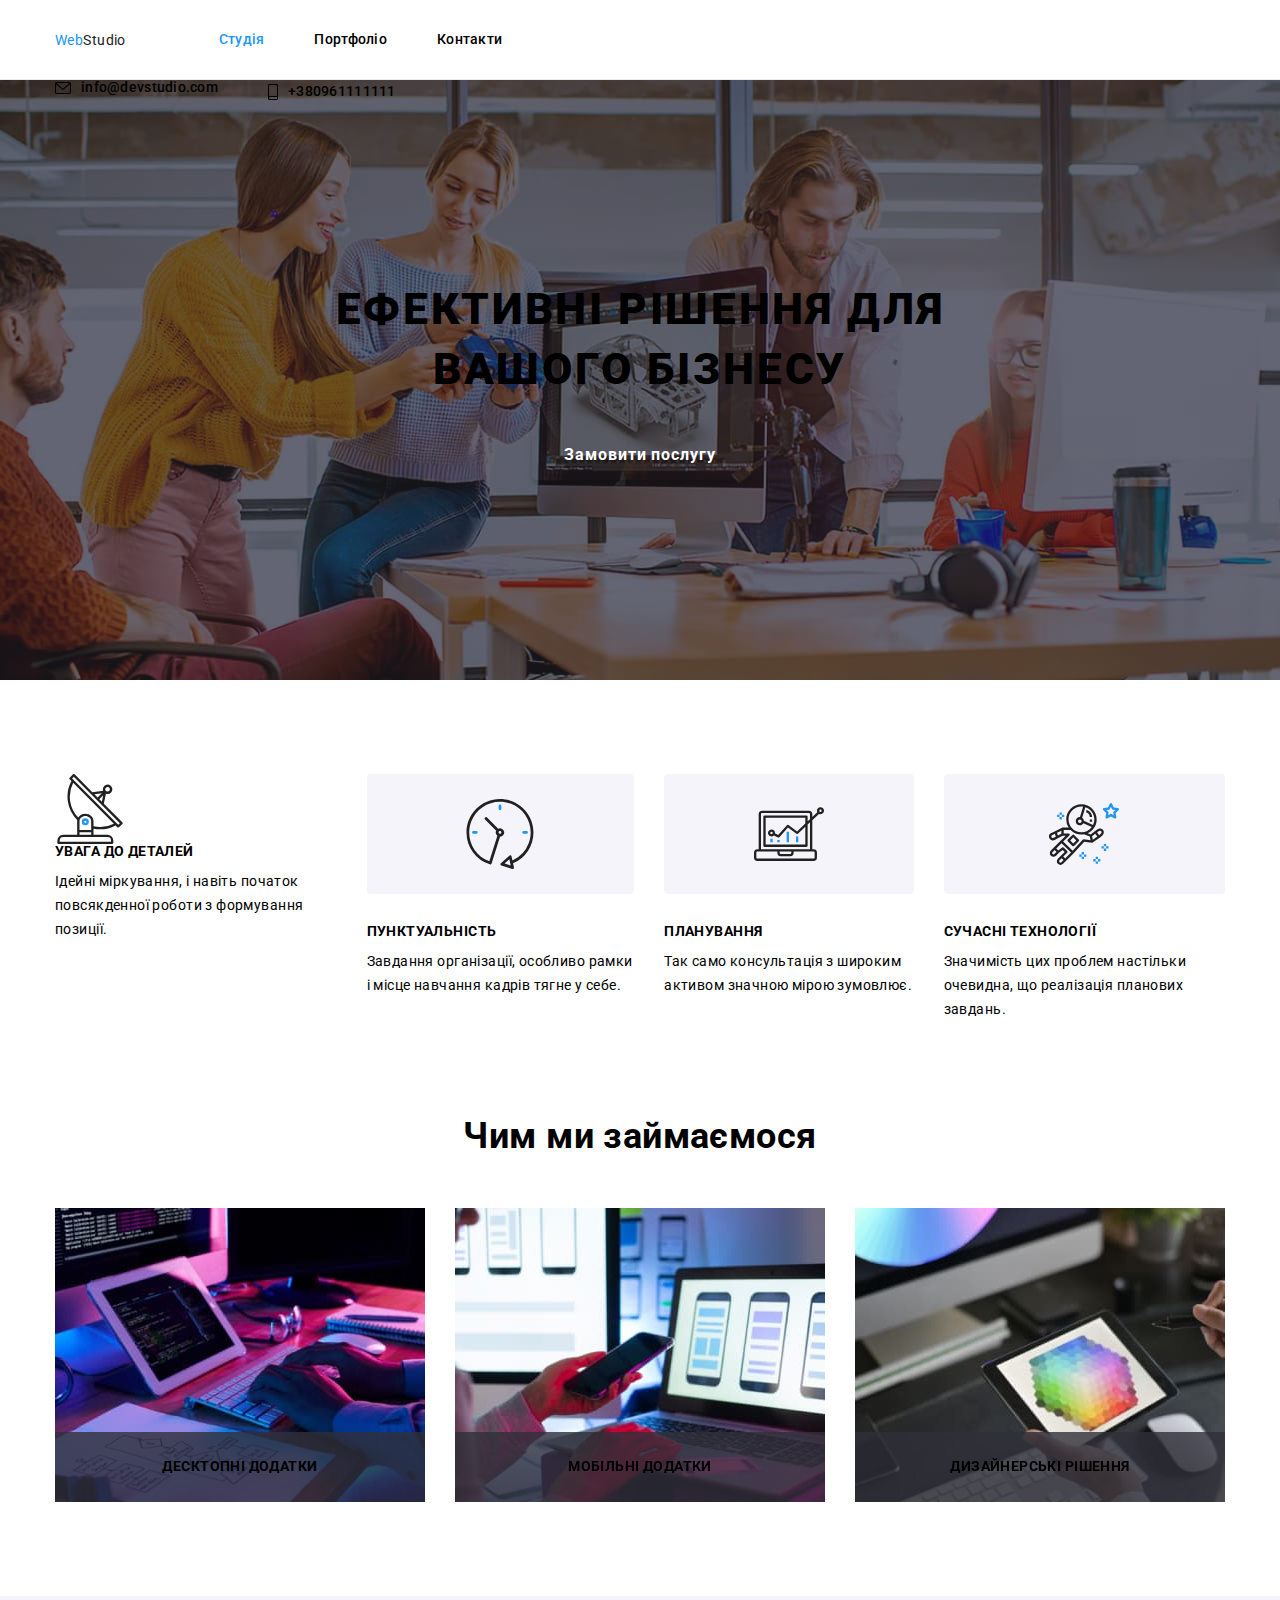
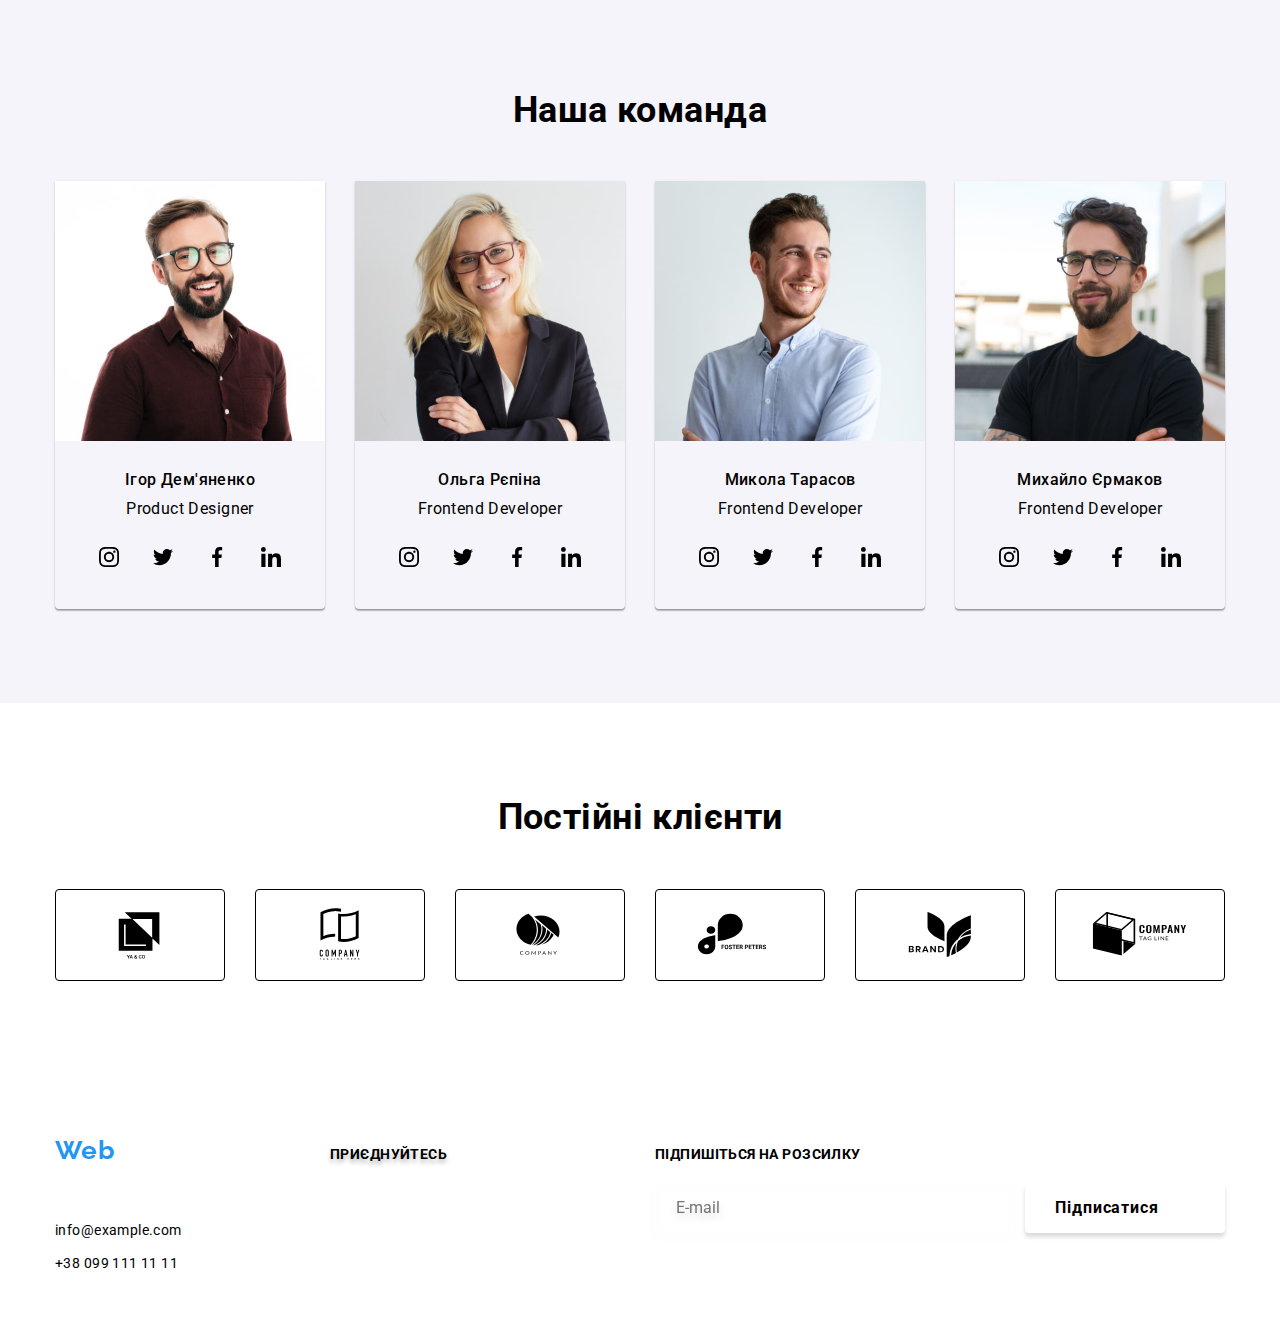
==== index.html @ 29ade306 "123" ====
<!DOCTYPE html>
<html lang="uk">

<head>
  <meta charset="UTF-8" />
  <meta http-equiv="X-UA-Compatible" content="IE=edge" />
  <meta name="viewport" content="width=device-width, initial-scale=1.0" />
  <title>WebStudio</title>
  <link rel="stylesheet" href="https://cdn.jsdelivr.net/npm/modern-normalize@1.1.0/modern-normalize.min.css">
  <link rel="stylesheet" href="./css/main.min.css" />
  <link rel="stylesheet" href="./css/styles.css" />
  <link rel="preconnect" href="https://fonts.googleapis.com" />
  <link rel="preconnect" href="https://fonts.gstatic.com" crossorigin />
  <link href="https://fonts.googleapis.com/css2?family=Raleway:wght@700&family=Roboto:wght@400;500;700;900&display=swap"
    rel="stylesheet" />
</head>

<body>
  <!------------- HEADER--------------->

  <header class="header-page">
    <div class="container header-container">
      <nav class="header-nav">
        <a class="link header__logo" href="./index.html"><span class="first-part">Web</span><span
            class="last-part">Studio</span></a>
        <ul class="header-nav-list list">
          <li class="header-item current">
            <a class="header-nav-link link" href="./index.html">Студія</a>
          </li>
          <li class="header-item">
            <a class="header-nav-link link" href="./portfolio.html">Портфолiо</a>
          </li>
          <li class="header-item">
            <a class="header-nav-link link" href="">Контакти</a>
          </li>
        </ul>
      </nav>
      <ul class="header-list list">
        <li class="header-item">
          <a class="header-link-mail link" href="mailto:info@devstudio.com">
            <svg class="icon-mail" width="16" height="12">
              <use href="./images/icons.svg#icon-email"></use>
            </svg>
            info@devstudio.com
          </a>
        </li>
        <li class="header-item">
          <a class="header-tel link" href="tel:+380961111111">
            <svg class="icon-phone" width="10" height="16">
              <use href="./images/icons.svg#icon-phone"></use>
            </svg>
            +380961111111
          </a>
        </li>
      </ul>
    </div>
  </header>

  <!------------- MAIN-SECTION ------------------>

  <main>
    <section class="hero-section section">
      <div class="container">
        <h1 class="hero-first-title">Ефективні рішення для вашого бізнесу</h1>
        <button type="button" class="hero-btn jumpin-button" data-modal-open>Замовити послугу</button>
      </div>
    </section>

    <!-- MODAL-WINDOW -->

    <div class="backdrop is-hidden" data-modal>
      <div class="modal">
        <button class="modal-button" type="button" data-modal-close>
          <svg class="icon-close-black" width="18" height="18">
            <use href="./images/icons.svg#icon-close-black"></use>
          </svg>
        </button>
        <p class="text-inform">Залиште свої дані, ми вам передзвонимо</p>
        <form class="modal-form">
          <div class="form-group">
            <label class="form-field modal-text">
              <span class="form-label">Ім'я</span>
              <input сlass="form-input" type="text" placeholder="" required />
              <svg class="form-icon" width="18" height="18">
                <use href="./images/icons.svg#icon-person-black">
                </use>
              </svg>
            </label>

            <label class="form-field modal-text">
              <span class="form-label">Телефон</span>
              <input сlass="form-input" type="tel" placeholder="" required />
              <svg class="form-icon" width="18" height="18">
                <use href="./images/icons.svg#icon-phone-black">
                </use>
              </svg>
            </label>


            <label class="form-field modal-text">
              <span class="form-label">Пошта</span>
              <input сlass="form-input" type="email" placeholder="" required />
              <svg class="form-icon" width="18" height="18">
                <use href="./images/icons.svg#icon-email-black">
                </use>
              </svg>
            </label>


            <label class="form-field data-comment">
              <span class="form-label">Коментар</span>
              <textarea class="form-message" name="form-message" rows="5" placeholder="Введіть текст"></textarea>
            </label>
          </div>



          <label class="form-field-check" for="accept">
            <input class="checkbox" type="checkbox" id="accept" />
            <svg class="form-check" width="16" height="15">
              <use href="/images/icons.svg#icon-icon-check"></use>
            </svg>
            <span class="checkbox-text">Погоджуюся з розсилкою та приймаю<a class="checkbox-link" href="#"> Умови
                договору</a></span>
          </label>
          <button class="form-button" type="submit">Відправити</button>
        </form>
      </div>
    </div>




    <!--BENEFITS  -->
    <section class="section">
      <div class="container">
        <h2 class="visually-hidden">Переваги</h2>
        <ul class="benefits_list list">
          <li class="benefits_item">
            <div class="benefits-name">
              <svg class="benefits_icon" width="70" height="70">
                <use href="./images/icons.svg#icon-antenna">
                </use>
              </svg>
            </div>
            <h3 class="benefits_title">Увага до деталей</h3>
            <p class="benefits-pre_title">
              Ідейні міркування, і навіть початок повсякденної роботи з формування позиції.
            </p>
          </li>

          <li class="benefits_item">
            <div class="benefits_name">
              <svg class="benefits_icon" width="70" height="70">
                <use href="./images/icons.svg#icon-clock">
                </use>
              </svg>
            </div>
            <h3 class="benefits_title">Пунктуальність</h3>
            <p class="benefits-pre_title">
              Завдання організації, особливо рамки і місце навчання кадрів тягне у себе.
            </p>
          </li>

          <li class="benefits_item">
            <div class="benefits_name">
              <svg class="benefits_icon" width="70" height="70">
                <use href="./images/icons.svg#icon-diagram">
                </use>
              </svg>
            </div>
            <h3 class="benefits_title">Планування</h3>
            <p class="benefits-pre_title">
              Так само консультація з широким активом значною мірою зумовлює.
            </p>
          </li>

          <li class="benefits_item">
            <div class="benefits_name">
              <svg class="benefits_icon" width="70" height="70">
                <use href="./images/icons.svg#icon-astronaut">
                </use>
              </svg>
            </div>
            <h3 class="benefits_title">Сучасні технології</h3>
            <p class="benefits-pre_title">
              Значимість цих проблем настільки очевидна, що реалізація планових завдань.
            </p>
          </li>
        </ul>
      </div>
    </section>


    <!-- GALERY -->


    <section class="section team">
      <div class="container">
        <h2 class="gallery-title">Чим ми займаємося</h2>
        <ul class="gallery-list list">
          <li class="gallery-item">
            <div class="overlay-box">
              <img src="./images/photo1.jpg" alt="working process" width="370" height="294">
              <p class="overlay-text">Десктопні додатки</p>
            </div>
          </li>
          <li class="gallery-item">
            <div class="overlay-box">
              <img src="./images/photo2.jpg" alt="working process" width="370" height="294">
              <p class="overlay-text">Мобільні додатки</p>
            </div>
          </li>
          <li class="gallery-item">
            <div class="overlay-box">
              <img src="./images/photo3.jpg" alt="working process" width="370" height="294">
              <p class="overlay-text">Дизайнерські рішення</p>
            </div>
          </li>
        </ul>
      </div>
    </section>

    <!-- TEAM -->

    <section class="section-team section">
      <div class="container our-team">
        <h2 class="about-our-team">Наша команда</h2>
        <ul class="list about-list">
          <li class="about-item">
            <img class="workers-img" src=" ./images/img1.jpg" alt="Frontend Developer" width="270" height="260" />
            <div class="img-text">
              <h3 class="about-title">Ігор Дем'яненко</h3>
              <p lang="en" class="about-pre-title">Product Designer</p>
              <ul class="socials-list list">
                <li class="socials-item">
                  <a class="socials-link link" href="https://Instagram.com" target="_blank"
                    rel="nofollow noopener noreferrer" aria-label="Instagram">
                    <svg class="socials-icon" width="20" height="20">
                      <use href="./images/icons.svg#icon-instagram">
                      </use>
                    </svg>
                  </a>
                </li>
                <li class="socials-item">
                  <a class="socials-link link" href="https://Twitter.com" target="_blank"
                    rel="nofollow noopener noreferrer" aria-label="Twitter icon">
                    <svg class="socials-icon" width="20" height="20">
                      <use href="./images/icons.svg#icon-twitter">
                      </use>
                    </svg>
                  </a>
                </li>
                <li class="socials-item">
                  <a class="socials-link link" href="https://Facebook.com" target="_blank"
                    rel="nofollow noopener noreferrer" aria-label="Facebook icon">
                    <svg class="socials-icon" width="20" height="20">
                      <use href="./images/icons.svg#icon-facebook">
                      </use>
                    </svg>
                  </a>
                </li>
                <li class="socials-item">
                  <a class="socials-link link" href="https://Linkedin.com" target="_blank"
                    rel="nofollow noopener noreferrer" aria-label="Linkedin icon">
                    <svg class="socials-icon" width="20" height="20">
                      <use href="./images/icons.svg#icon-linkedin">
                      </use>
                    </svg>
                  </a>
                </li>
              </ul>
            </div>


          <li class="about-item list">
            <img class="workers-img" src="./images/img2.jpg" alt="Frontend Developer" width="270" height="260" />
            <div class="img-text">
              <h3 class="about-title">Ольга Рєпіна</h3>
              <p lang="en" class="about-pre-title">Frontend Developer</p>
              <ul class="socials-list list">
                <li class="socials-item">
                  <a href="https://Instagram.com" class="socials-link link" target="_blank"
                    rel="nofollow noopener noreferrer" aria-label="Instagram icon">
                    <svg class="socials-icon" width="20" height="20">
                      <use href="./images/icons.svg#icon-instagram">
                      </use>
                    </svg>
                  </a>
                </li>
                <li class="socials-item">
                  <a href="https://Twitter.com" class="socials-link link" target="_blank"
                    rel="nofollow noopener noreferrer" aria-label="Twitter icon">
                    <svg class="socials-icon" width="20" height="20">
                      <use href="./images/icons.svg#icon-twitter">
                      </use>
                    </svg>
                  </a>
                </li>
                <li class="socials-item">
                  <a href="https://Facebook.com" class="socials-link link" target="_blank"
                    rel="nofollow noopener noreferrer" aria-label="Facebook icon">
                    <svg class="socials-icon" width="20" height="20">
                      <use href="./images/icons.svg#icon-facebook">
                      </use>
                    </svg>
                  </a>
                </li>
                <li class="socials-item">
                  <a href="https://linkedin.com" class="socials-link" target="_blank" rel="nofollow noopener noreferrer"
                    aria-label="Linkedin icon">
                    <svg class="socials-icon" width="20" height="20">
                      <use href="./images/icons.svg#icon-linkedin">
                      </use>
                    </svg>
                  </a>
                </li>
              </ul>
            </div>


          <li class="about-item list">
            <img class="workers-img" src="./images/img3.jpg" alt="Frontend Developer" width="270" height="260" />
            <div class="img-text">
              <h3 class="about-title">Микола Тарасов</h3>
              <p lang="en" class="about-pre-title">Frontend Developer</p>
              <ul class="socials-list list">
                <li class="socials-item">
                  <a href="https://Instagram.com" class="socials-link link" target="_blank"
                    rel="nofollow noopener noreferrer" aria-label="Instagram icon">
                    <svg class="socials-icon" width="20" height="20">
                      <use href="./images/icons.svg#icon-instagram">
                      </use>
                    </svg>
                  </a>
                </li>
                <li class="socials-item">
                  <a href="https://Twitter.com" class="socials-link link" target="_blank"
                    rel="nofollow noopener noreferrer" aria-label="Twitter icon">
                    <svg class="socials-icon" width="20" height="20">
                      <use href="./images/icons.svg#icon-twitter">
                      </use>
                    </svg>
                  </a>
                </li>
                <li class="socials-item">
                  <a href="https://Facebook.com" class="socials-link link" target="_blank"
                    rel="nofollow noopener noreferrer" aria-label="Facebook icon">
                    <svg class="socials-icon" width="20" height="20">
                      <use href="./images/icons.svg#icon-facebook">
                      </use>
                    </svg>
                  </a>
                </li>
                <li class="socials-item">
                  <a href="https://linkedin.com" class="socials-link" target="_blank" rel="nofollow noopener noreferrer"
                    aria-label=" icon">
                    <svg class="socials-icon" width="20" height="20">
                      <use href="./images/icons.svg#icon-linkedin">
                      </use>
                    </svg>
                  </a>
                </li>
              </ul>
            </div>


          <li class="about-item list">
            <img class="workers-img" src="./images/img4.jpg" alt="Frontend Developer" width="270" height="260" />
            <div class="img-text">
              <h3 class="about-title">Михайло Єрмаков</h3>
              <p lang="en" class="about-pre-title">Frontend Developer</p>
              <ul class="socials-list list">
                <li class="socials-item">
                  <a href="https://Instagram.com" class="socials-link link" target="_blank"
                    rel="nofollow noopener noreferrer" aria-label="Instagram icon">
                    <svg class="socials-icon" width="20" height="20">
                      <use href="./images/icons.svg#icon-instagram">
                      </use>
                    </svg>
                  </a>
                </li>
                <li class="socials-item">
                  <a href="https://Twitter.com" class="socials-link link" target="_blank"
                    rel="nofollow noopener noreferrer" aria-label="Twitter icon">
                    <svg class="socials-icon" width="20" height="20">
                      <use href="./images/icons.svg#icon-twitter">
                      </use>
                    </svg>
                  </a>
                </li>
                <li class="socials-item">
                  <a href="https://Facebook.com" class="socials-link link" target="_blank"
                    rel="nofollow noopener noreferrer" aria-label="Facebook icon">
                    <svg class="socials-icon" width="20" height="20">
                      <use href="./images/icons.svg#icon-facebook">
                      </use>
                    </svg>
                  </a>
                </li>
                <li class="socials-item">
                  <a href="https://Linkedin.com" class="socials-link link" target="_blank"
                    rel="nofollow noopener noreferrer" aria-label="icon-Linkedin">
                    <svg class="socials-icon" width="20" height="20">
                      <use href="./images/icons.svg#icon-linkedin">
                      </use>
                    </svg>
                  </a>
                </li>
              </ul>
            </div>
    </section>

    <!-- постійні клієнти -->

    <section class="section">
      <div class="container">
        <h2 class="clients-title">Постійні клієнти</h2>
        <ul class="clients-list list">
          <li class="clients-item link">
            <a class="clients-link" href="#">
              <svg class="clients-icon" width="106" height="60">
                <use href="./images/icons.svg#icon-Logo-1">
                </use>
              </svg>
            </a>
          </li>
          <li class="clients-item link">
            <a class="clients-link" href="#">
              <svg class="clients-icon" width="106" height="60">
                <use href="./images/icons.svg#icon-Logo-2">
                </use>
              </svg>
            </a>
          </li>
          <li class="clients-item link">
            <a class="clients-link" href="#">
              <svg class="clients-icon" width="106" height="60">
                <use href="./images/icons.svg#icon-Logo-3">
                </use>
              </svg>
            </a>
          </li>
          <li class="clients-item link">
            <a class="clients-link" href="#">
              <svg class="clients-icon" width="106" height="60">
                <use href="./images/icons.svg#icon-Logo-4">
                </use>
              </svg>
            </a>
          </li>
          <li class="clients-item link">
            <a class="clients-link" href="#">
              <svg class="clients-icon" width="106" height="60">
                <use href="./images/icons.svg#icon-Logo-5">
                </use>
              </svg>
            </a>
          </li>
          <li class="clients-item link">
            <a class="clients-link" href="#">
              <svg class="clients-icon" width="106" height="60">
                <use href="./images/icons.svg#icon-Logo-6">
                </use>
              </svg>
            </a>
          </li>
        </ul>
      </div>
    </section>
  </main>


  <!-- footer -->


  <section>
    <footer class="footer">
      <div class="footer-container container">
        <div class="address">
          <a class="footer-logo link" href="./index.html"><span class="first-part">Web</span><span
              class="second-part">Studio</span></a>
          <address class="footer-address">
            <ul class="list footer-list">
              <li class="footer-item">
                <a class="footer-link-map link" href="https://goo.gl/maps/BN2P9NeAtjH4bp3VA" target="_blank"
                  rel="noopener noreferrer nofollow">
                  м. Київ, пр-т Лесі Українки, 26</a>
              </li>
              <li class="footer-item link"><a class="footer-link link"
                  href="mailto:info@example.com">info@example.com</a>
              </li>
              <li class="footer-item link"><a class="footer-tel link" href="tel:+380991111111">+38 099 111 11 11</a>
              </li>
            </ul>
          </address>
        </div>




        <div class="container-icon">
          <p class="text-footer">ПРИЄДНУЙТЕСЬ</p>
          <ul class="socials-list-list list">
            <li class="socials-item">
              <a class="socials-link-item link" href="https://Instagram.com" target="_blank"
                rel="nofollow noopener noreferrer" aria-label="Instagram icon">
                <svg class="socials-icon-footer" width="20" height="20">
                  <use href="./images/icons.svg#icon-instagram">
                  </use>
                </svg>
              </a>
            </li>
            <li class="socials-item">
              <a class="socials-link-item link" href="https://Twitter.com" target="_blank"
                rel="nofollow noopener noreferrer" aria-label="Twitter icon">
                <svg class="socials-icon-footer" width="20" height="20">
                  <use href="./images/icons.svg#icon-twitter">
                  </use>
                </svg>
              </a>
            </li>
            <li class="socials-item">
              <a class="socials-link-item link" href="https://Facebook.com" target="_blank"
                rel="nofollow noopener noreferrer" aria-label="facebook icon">
                <svg class="socials-icon-footer" width="20" height="20">
                  <use href="./images/icons.svg#icon-facebook">
                  </use>
                </svg>
              </a>
            </li>
            <li class="socials-item">
              <a class="socials-link-item link" href="https://Linkedin.com" target="_blank"
                rel="nofollow noopener noreferrer" aria-label="icon-linkedin">
                <svg class="socials-icon-footer" width="20" height="20">
                  <use href="./images/icons.svg#icon-linkedin">
                  </use>
                </svg>
              </a>
            </li>
          </ul>
        </div>

        <div class="sign-up">
          <p class="sign-up-title">Підпишіться на розсилку</p>
          <div class="sign-up-with-btn">
            <form class="sign-up-form" name="sign-up-name" autocomplete="off">
              <div class="input-container">
                <label for="mail" class="form-with-label">
                  <input class="sign-up-input" type="mail" name="mail" placeholder="E-mail" required />
                </label>
              </div>
            </form>
            <button class="sign-up-button" type="submit">Підписатися
              <svg class="sign-up-btn" width="24" height="24">
                <use href="./images/icons.svg#icon-icon-vector">
                </use>
              </svg>
            </button>
          </div>
        </div>
      </div>
  </section>
  </footer>




  <script src="./js/modal.js"></script>
</body>

</html>
---- css/main.min.css ----
/*# sourceMappingURL=main.min.css.map */
---- css/styles.css ----
:root {
  $main-txt-cl: #212121;
  $secondary-txt-cl: #757575;
  $header-cl: #ececec;
  $accent-cl: #2196f3;
  $bg-footer-cl: #2f303a;
  $footer-txt-cl: rgba(255, 255, 255, 0.6);
  $logo-txt-cl: #000000;
  $main-font: Roboto, sans serif;
  $backround-cl: #ffffff;
  $logo-cl: #2f303a;
  $img-portfolio-txt: #eeeeee;
  $socials-icon-cl: #afb1b8;
  $timing-function: cubic-bezier(0.4, 0, 0.2, 1);
  $form-border-cl: rgba(33, 33, 33, 0.2);
}
body {
  font-family: Roboto, sans-serif;
  color: var(--main-text-color);
  font-size: 14px;
  letter-spacing: 0.03em;
}

.list {
  list-style: none;
  padding-left: 0;
  margin: 0;
}

.link {
  text-decoration: none;
}

.link:hover,
.link:focus {
  color: var(--accent-color);
}

h1,
h2,
h3,
h4,
h5,
h6,
p {
  margin: 0;
}

ul {
  margin: 0;
  padding-left: 0;
}

.container {
  width: 1200px;
  padding: 0 15px;
  margin: 0 auto;
}

.section {
  padding-top: 94px;
  padding-bottom: 94px;
}

img {
  display: block;
  max-width: 100%;
  height: auto;
}

.hero-btn {
  cursor: pointer;
  border: none;
  border-radius: 4px;
}

/*---- HEADER------- */

.header_container {
  display: flex;
  align-items: center;
}

.header-page {
  height: 80px;
  border-bottom: 1px solid #ececec;
}

.header-nav {
  display: flex;
  align-items: center;
}

.header-nav-list {
  display: flex;
  margin-left: auto;
  gap: 50px;
  margin-left: 93px;
}

.header-list {
  display: flex;
  margin-left: auto;
  gap: 50px;
}

.header-logo {
  font-family: 'Raleway';
  font-weight: 700;
  font-size: 26px;
  line-height: 1.19;
  letter-spacing: 0.03em;
}

.header-logo:hover,
.header-logo:focus {
  color: #188ce8;
}

.first-part {
  color: #2196f3;
}
.last-part {
  color: #000000;
}

.current a {
  color: var(--accent-color);
}

.header-nav-link {
  font-family: Roboto, sans-serif;
  font-weight: 500;
  line-height: 1.14;
  letter-spacing: 0.02em;
  color: var(--main-text-color);
  padding-top: 32px;
  padding-bottom: 32px;
  display: block;
  transition: color 250ms var(--animation-timing-function);
}

.header-link-mail {
  font-style: normal;
  font-weight: 500;
  line-height: 1.14;
  letter-spacing: 0.02em;
  display: flex;
  align-items: center;
  color: var(--secondary-text-color);
  transition: color 250ms var(--animation-timing-function);
}

.header-tel {
  font-weight: 500;
  line-height: 1.14;
  letter-spacing: 0.02em;
  color: var(--secondary-text-color);
  display: flex;
  align-items: center;
  transition: color 250ms var(--animation-timing-function);
}

.icon-mail {
  fill: currentColor;
  margin-right: 10px;
}
.icon-phone {
  fill: currentColor;
  margin-right: 10px;
}

.header-link-mail:hover .icon-mail,
.header-link-mail:focus .icon-mail {
  color: var(--accent-color--);
}

.header-item {
  position: relative;
  display: block;
  text-decoration: none;
}

.header-item.current::after {
  position: absolute;
  bottom: 0;
  left: 0;
  content: '';
  display: block;
  width: 100%;
  height: 4px;
  margin-bottom: -1px;
  border-radius: 4px;
  background-color: var(--accent-color);
}

/*------ MAIN------- */

.hero-section {
  max-width: 1600px;
  height: 600px;
  margin-left: auto;
  margin-right: auto;
  background-image: linear-gradient(to right, rgba(47, 48, 58, 0.4), rgba(47, 48, 58, 0.4)),
    url(../images/image1.jpg);
  background-repeat: no-repeat;
  background-size: cover;
  background-position: center;
}

.hero-section {
  background-color: #2f303a;
  padding-top: 200px;
  padding-bottom: 200px;
  text-align: center;
}

.hero-first-title {
  font-weight: 900;
  font-size: 44px;
  line-height: 1.36;
  text-align: center;
  color: var(--backround-color);
  letter-spacing: 0.06em;
  text-transform: uppercase;
  margin: 0 auto;
  width: 696px;
  margin-bottom: 30px;
}

.hero-btn {
  font-family: inherit;
  font-weight: 700;
  font-size: 16px;
  line-height: 1.88;
  background: var(--accent-color);
  box-shadow: 0px 4px 4px rgb(0 0 0 / 15%);
  letter-spacing: 0.06em;
  color: #ffffff;
  padding: 10px 32px 10px 32px;
  display: block;
  margin: 0 auto;

  transition: background-color 250ms var(--animation-timing-function);
}

.hero-btn:hover,
.hero-btn:focus {
  background-color: #188ce8;
  box-shadow: 0px 4px 4px rgba(0, 0, 0, 0.15);
  border-radius: 4px;
}

/* --modal--window */

.backdrop {
  position: fixed;
  top: 0;
  left: 0;
  width: 100%;
  height: 100%;
  background-color: rgba(0, 0, 0, 0.2);
  opacity: 1;
  transition: opacity 250ms var(--animation-timing-function),
    visibility 250ms var(--animation-timing-function);
}

.backdrop.is-hidden {
  opacity: 0;
  visibility: hidden;
  pointer-events: none;
}

.backdrop.is-hidden .modal {
  transform: translate(-50%, -50%) scale(0.8);
}

.modal {
  position: absolute;
  padding: 40px 40px;
  top: 50%;
  left: 50%;
  width: 528px;
  height: 581px;
  visibility: visible;
  opacity: 1;
  transform: translate(-50%, -50%) scale(1);
  background-color: #ffffff;
  border-radius: 4px;
  box-shadow: 0px 1px 3px rgba(0, 0, 0, 0.12), 0px 1px 1px rgba(0, 0, 0, 0.14),
    0px 2px 1px rgba(0, 0, 0, 0.2);

  transition: transform 250ms var(--animation-timing-function) opacity 250ms
    var(--animation-timing-function) visibility 250ms var(--animation-timing-function);
}

.modal-button {
  position: absolute;
  top: 8px;
  right: 8px;
  border-radius: 50%;
  background-color: var(--backround-color);
  border: 1px solid rgba(0, 0, 0, 0.1);
  width: 30px;
  height: 30px;
  padding: 0;
  cursor: pointer;
  display: flex;
  align-items: center;
  justify-content: center;
}
.backdrop.is-hidden .modal {
  transform: scale(0.5);
}

.icon-close-black:hover,
.icon-close-black:focus {
  color: var(--accent-color);
}

.jumpin-button {
  animation: jumpin-button 0.9s both;
}
@keyframes jumpin-button {
  0% {
    transform: translateY(-45px);
    animation-timing-function: ease-in;
    opacity: 1;
  }
  24% {
    opacity: 1;
  }
  40% {
    transform: translateY(-24px);
    animation-timing-function: ease-in;
  }
  65% {
    transform: translateY(-12px);
    animation-timing-function: ease-in;
  }
  82% {
    transform: translateY(-6px);
    animation-timing-function: ease-in;
  }
  93% {
    transform: translateY(-4px);
    animation-timing-function: ease-in;
  }
  25%,
  55%,
  75%,
  87% {
    transform: translateY(0px);
    animation-timing-function: ease-out;
  }
  100% {
    transform: translateY(0px);
    animation-timing-function: ease-out;
    opacity: 1;
  }
}
.icon-close-black {
  fill: currentColor;
}

.text-inform {
  font-weight: 700;
  font-size: 20px;
  line-height: 1.15;
  text-align: center;
  letter-spacing: 0.03em;
  color: var(--main-text-color);
  margin-bottom: 12px;
}

.form-group {
  margin-bottom: 20px;
}
.form-field {
  position: relative;
  display: flex;
  flex-direction: column;
}
.modal-text {
  margin-bottom: 10px;
}
.form-label {
  margin-bottom: 4px;
  font-weight: 400;
  font-size: 12px;
  line-height: 1.16;
  letter-spacing: 0.01em;
  color: var(--secondary-text-color);
}

.form-field input {
  height: 40px;
  width: 100%;
  padding: 12px;
  padding-left: 42px;
  border: 1px solid var(--form-border-color);
  border-radius: 4px;
  outline: transparent;
  transition: border-color 250ms var(--animation-timing-function);
}
.form-field input:hover,
.form-field input:focus {
  border-color: #2196f3;
}

.form-input:focus-within .form-icon,
.form-input:hover {
  border: 1px solid var(--accent-color);
}
.form-field:focus-within > .form-icon,
.form-field:hover > .form-icon {
  fill: var(--accent-color);
}

input:focus-visible {
  outline: none;
}

.form-icon {
  position: absolute;
  top: 50%;
  left: 12px;
  transition: fill 250ms var(--animation-timing-function);
}

.form-massage::placeholder {
  opacity: 1;
}
.form-massage:focus::placeholder {
  opacity: 1;
}
.form-message {
  height: 120px;
  width: 100%;
  padding: 12px 16px;
  resize: none;
  border-radius: 4px;
  display: block;
  color: var(--secondary-text-color);
}
.form-message:focus,
.form-message:hover {
  transform: var(--animation-timing-function);
  border-color: var(--accent-color);
}
.form-label {
  display: flex;
  align-items: center;
  gap: 10px;
}

.form-textarea {
  margin-bottom: 20px;
}
.checkbox-text {
  font-weight: 400;
  font-size: 14px;
  line-height: 24px;
  letter-spacing: 0.03em;
  color: var(--socials-icon-color);
}
.checkbox-link {
  font-weight: 400;
  font-size: 14px;
  line-height: 1.71;
  letter-spacing: 0.03em;
  text-decoration-line: underline;
  color: #2196f3;
}
.data-comment {
  margin-bottom: 20px;
}

.form-field-check {
  display: flex;
  align-items: center;

  line-height: calc(24 / 14);
  letter-spacing: 0.03em;

  color: var(--accent-color);
  margin-bottom: 30px;
}

.form-field-check input[type='checkbox'] {
  width: 1px;
  height: 1px;
  margin: -1px;
  border: 0;
  padding: 0;

  white-space: nowrap;
  clip-path: inset(100%);
  clip: rect(0 0 0 0);
  overflow: hidden;
}

.form-check {
  margin-left: 12px;
  margin-right: 7px;
  border: 2px solid var(--accent-color);
  border-radius: 2px;
  background-image: url(./images/icons.svg#icon-icon-check);
  transition-property: background-color, border-color;
  transition-duration: 250ms;
  transition-timing-function: var(--animation-timing-function);
}

.checkbox:checked + .form-check {
  background-color: var(--accent-color);
  border: none;
}

.form-button {
  font-weight: 700;
  font-size: 16px;
  line-height: 1.87;
  display: block;
  align-items: center;
  text-align: center;
  letter-spacing: 0.06em;
  color: #ffffff;
  padding: 10px 52px;
  margin-top: 30px;
  margin: 0 auto;
  cursor: pointer;
  background: #188ce8;
  box-shadow: 0px 4px 4px rgba(0, 0, 0, 0.15);
  border-radius: 4px;
  border: none;
}

/* --BENEFITS-- */

.visually-hidden {
  position: absolute;
  width: 1px;
  height: 1px;
  margin: -1px;
  border: 0;
  padding: 0;

  white-space: nowrap;
  clip-path: inset(100%);
  clip: rect(0 0 0 0);
  overflow: hidden;
  margin: -1px;
}

.benefits_list {
  display: flex;
  gap: 30px;
}

.benefits_icon {
  justify-content: center;
  text-align: center;
  gap: 30px;
  display: flex;
}

.benefits_name {
  height: 120px;
  margin-bottom: 30px;
  background-color: #f5f4fa;
  border-radius: 4px;
  display: flex;
  align-items: center;
  justify-content: center;
}

/* .hero-item:not(:last-child) {
  margin-right: 30px;
/* } */

.benefits_title {
  font-weight: 700;
  font-size: 14px;
  line-height: 1.14;
  text-transform: uppercase;
  color: var(--main-text-color);
  margin-bottom: 10px;
}

.benefits-pre_title {
  line-height: 1.71;
  color: var(--secondary-text-color);
}

/* --GALERY-- */

.team {
  padding-top: 0;
}

.gallery-item:not(:last-child) {
  margin-right: 30px;
}

.gallery-list {
  display: flex;
}

.gallery-title {
  font-weight: 700;
  font-size: 36px;
  line-height: 1.16;
  text-align: center;
  color: var(--main-text-color);
  margin-bottom: 50px;
}
.overlay-box {
  display: flex;
  position: relative;
  align-items: flex-end;
  opacity: 1;
}

.overlay-text {
  display: flex;
  position: absolute;
  align-items: center;
  justify-content: center;
  bottom: 0;
  width: 370px;
  height: 70px;
  color: var(--backround-color);
  font-weight: 700;
  line-height: 1.14;
  text-transform: uppercase;
  background: rgba(47, 48, 58, 0.8);
}

/* --TEAM-- */

.socials-list {
  display: flex;
  justify-content: center;
  gap: 10px;
}

.about-list {
  display: flex;
  gap: 30px;
}

.about-item:not(:last-child) {
  gap: 30px;
}
.img-text {
  padding-top: 30px;
  padding-bottom: 30px;
}
.section-team {
  background-color: #f5f4fa;
}

.about-item {
  box-shadow: 0px 1px 3px rgb(0 0 0 / 12%), 0px 1px 1px rgb(0 0 0 / 14%),
    0px 2px 1px rgb(0 0 0 / 20%);
  border-radius: 0px 0px 4px 4px;
  background-color: var(--backround-color);
}

.workers-img {
  transition: transform 1000ms ease;
}

.about-item {
  overflow: hidden;
}
.about-item:hover .workers-img {
  transform: scale(1.2);
}
.about-item {
  gap: 30px;
}

.about-our-team {
  font-weight: 700;
  font-size: 36px;
  line-height: 1.16;
  margin-bottom: 50px;
  text-align: center;
  justify-content: center;
}
.about-title {
  font-weight: 500;
  font-size: 16px;
  line-height: 1.18;
  color: var(--main-text-color);
  margin-bottom: 10px;
  text-align: center;
}
.about-pre-title {
  font-size: 16px;
  line-height: 1.18;
  color: var(--secondary-text-color);
  text-align: center;
  margin-bottom: 16px;
}

.socials-link {
  display: flex;
  align-items: center;
  justify-content: center;

  width: 44px;
  height: 44px;
  color: var(--socials-icon-color);
  border-radius: 50%;

  transition: color 250ms var(--animation-timing-function),
    background-color 250ms var(--animation-timing-function);
}

.socials-link:hover,
.socials-link:focus {
  background-color: var(--accent-color);
  color: #ffffff;
}
.socials-icon {
  fill: currentColor;
}

/*---постійні клієнти--- */

.clients-title {
  font-weight: 700;
  font-size: 36px;
  line-height: 1.16;
  text-align: center;
  margin-bottom: 50px;
}
.clients-list {
  display: flex;
  gap: 30px;
}

.clients-item {
  justify-content: center;
  align-items: center;
  width: 170px;
  height: 92px;
  gap: 30px;
}

.clients-link {
  display: flex;
  align-items: center;
  justify-content: center;
  width: 100%;
  height: 100%;
  color: var(--socials-icon-color);
  border: 1px solid currentColor;
  border-radius: 4px;

  transition: color 250ms var(--animation-timing-function);
}

.clients-icon {
  fill: currentColor;
}
.clients-link:hover,
.clients-link:focus {
  color: var(--accent-color);
}

/* -----footer------- */

.footer-container {
  display: flex;
  align-items: baseline;
}
.socials-list-list {
  display: flex;
  justify-content: center;
  display: flex;
  gap: 10px;
}

.container-icon {
  margin-left: 70px;
}

.footer {
  background-color: var(--background-footer-color);
  padding-top: 60px;
  padding-bottom: 60px;
}

.footer-address {
  margin-top: 20px;
}
.footer-item:not(:last-child) {
  margin-bottom: 9px;
}

.footer-logo {
  font-family: Raleway;
  font-weight: 700;
  font-size: 26px;
  line-height: 1.19;
}
.first-part {
  color: #2196f3;
}
.second-part {
  color: #ffffff;
}
.footer-link-map {
  font-size: 14px;
  line-height: 1.71;
  color: #ffffff;
  transition: color 250ms var(--animation-timing-function);
}

.footer-link .footer-tel {
  font-size: 14px;
  line-height: 1.71;
  color: var(--footer-text-color);
  transition: color 250ms var(--animation-timing-function);
}

.text-footer {
  font-weight: 700;
  line-height: 1.14;
  text-transform: uppercase;
  margin-bottom: 20px;
}

.text-footer {
  color: var(--backround-color);
  text-shadow: 0px 4px 4px rgba(0, 0, 0, 0.25);
}

.socials-link-item {
  display: flex;
  align-items: center;
  justify-content: center;
  width: 44px;
  height: 44px;
  border-radius: 50%;
  background: rgba(255, 255, 255, 0.1);
  color: #ffffff;
  transition: background-color 250ms var(--animation-timing-function);
}

.socials-link-item:hover,
.socials-link-item:focus {
  background-color: #2196f3;
  color: #ffffff;
}

.socials-icon-footer {
  fill: currentColor;
}

/* підпишіться на розсилку */

.sign-up {
  margin-left: auto;
}
.sign-up-with-btn {
  display: flex;
  gap: 12px;
}

.sign-up-title {
  font-weight: 700;
  font-size: 14px;
  line-height: 1.14;
  text-transform: uppercase;
  color: var(--backround-color);
  margin-bottom: 20px;
}
.sign-up-button {
  display: flex;
  gap: 12px;
  align-items: center;
  justify-content: center;
}
.sign-up-input {
  width: 358px;
  height: 50px;
  background-color: transparent;
  border: 1px solid rgba(255, 255, 255, 0.3);
  border-radius: 4px;
  filter: drop-shadow(0px 4px 4px rgba(0, 0, 0, 0.15));
  color: var(--secondary-text-color);
  padding-left: 20px;
}

.input-container {
  display: flex;
  position: relative;
}

.form-with-label {
  display: block;
  width: 358px;
  font-size: 16px;
  line-height: 1.25;
  color: rgba(255, 255, 255, 0.6);
}

.sign-up-button {
  display: flex;
  align-items: center;
  text-align: center;
  background-color: var(--accent-color);
  font-weight: 700;
  font-size: 16px;
  line-height: 1.87;
  color: var(--backround-color);
  border: none;
  padding: 10px 28px;
  width: 200px;
  height: 50px;
  letter-spacing: 0.06em;
  box-shadow: 0px 4px 4px rgba(0 0 0 / 15%);
  border-radius: 4px;
  cursor: pointer;
}

/* --portfolio-- */

.current a {
  color: #2196f3;
}

.header-logo {
  font-family: 'Raleway';
  font-weight: 700;
  font-size: 26px;
  line-height: 1.19;
  letter-spacing: 0.03em;
}

.first-part {
  color: #2196f3;
}
.last-part {
  color: #212121;
}

.header-tel {
  font-weight: 500;
  font-size: 14px;
  line-height: 1.71;
  letter-spacing: 0.02em;
  color: var(--secondary-text-color);
}

.thumb-cards {
  position: relative;
  overflow: hidden;
}
.product-overlay {
  position: absolute;

  background: rgba(33, 150, 243, 0.9);
  top: 0;
  left: 0;
  width: 100%;
  height: 100%;
  padding: 63px 24px;
  z-index: 10;

  transform: translateY(101%);
  transition: transform 250ms var(--animation-timing-function);
}
.progect-nav:hover .product-overlay,
.progect-nav:focus .product-overlay {
  transform: translateY(0%);
}

.progect-nav {
  display: block;
  text-decoration: none;
  transition: box-shadow 250ms var(--animation-timing-function);
}

.product-actions {
  position: absolute;
  padding: 63px 24px;
  font-weight: 400;
  font-size: 18px;
  line-height: 1.55;
  letter-spacing: 0.03em;
  color: var(--backround-color);
}

/* --main-- */

.filtres-list {
  display: flex;
  margin-bottom: 50px;
  justify-content: center;
  gap: 8px;
}

.progect-nav:hover,
.progect-nav:focus {
  box-shadow: 0px 1px 1px rgba(0, 0, 0, 0.12), 0px 4px 4px rgba(0, 0, 0, 0.06),
    1px 4px 6px rgba(0, 0, 0, 0.16);
}

.btn-main {
  font-family: inherit;
  font-weight: 500;
  font-size: 16px;
  line-height: 1.62;
  letter-spacing: 0.03em;
  color: var(--main-text-color);
  background: #f5f4fa;
  cursor: pointer;
  border-radius: 4px;
  border: none;
  padding: 6px 22px;

  transition-property: color, background-color, box-shadow;
  transition-duration: 250ms;
  transition-timing-function: var(--animation-timing-function);
}

.btn-main:hover,
.btn-main:focus {
  background: #188ce8;
  color: #ffffff;
  box-shadow: 0px 3px 1px rgba(0, 0, 0, 0.1), 0px 1px 2px rgba(0, 0, 0, 0.08),
    0px 2px 2px rgba(0, 0, 0, 0.12);
}

.examples-list {
  display: flex;
  flex-wrap: wrap;
  gap: 30px;
}

.img-portfolio-text {
  padding: 20px 24px;
  border-bottom: 1px solid #eeeeee;
  border-left: 1px solid #eeeeee;
  border-right: 1px solid #eeeeee;
}

.hero-title {
  font-weight: 700;
  font-size: 18px;
  line-height: 2;
  letter-spacing: 0.06em;
  color: var(--logo-text-color);
  margin-bottom: 4px;
}

.hero-pre-title {
  font-size: 16px;
  line-height: 1.8;
  letter-spacing: 0.03em;
  color: var(--secondary-text-color);
}

/* --footer--*/

footer {
  background-color: var(--background-footer-color);
}

.footer-logo {
  font-family: 'Raleway';
  font-style: normal;
  font-weight: 700;
  font-size: 26px;
  line-height: 1.19;
  letter-spacing: 0.03em;
}

.first-part {
  color: #2196f3;
}
.second-part {
  color: #ffffff;
}

.footer-link-map {
  font-family: Roboto;
  font-style: normal;
  font-weight: 400;
  font-size: 14px;
  line-height: 1.71;
  letter-spacing: 0.03em;
  color: #ffffff;
  transition: color 250ms var(--animation-timing-function);
}

.footer-link,
.footer-tel {
  font-family: Roboto;
  font-style: normal;
  font-weight: 400;
  font-size: 14px;
  line-height: 1.71;
  letter-spacing: 0.03em;
  color: var(--footer-text-color);
  transition: color 250ms var(--animation-timing-function);
}
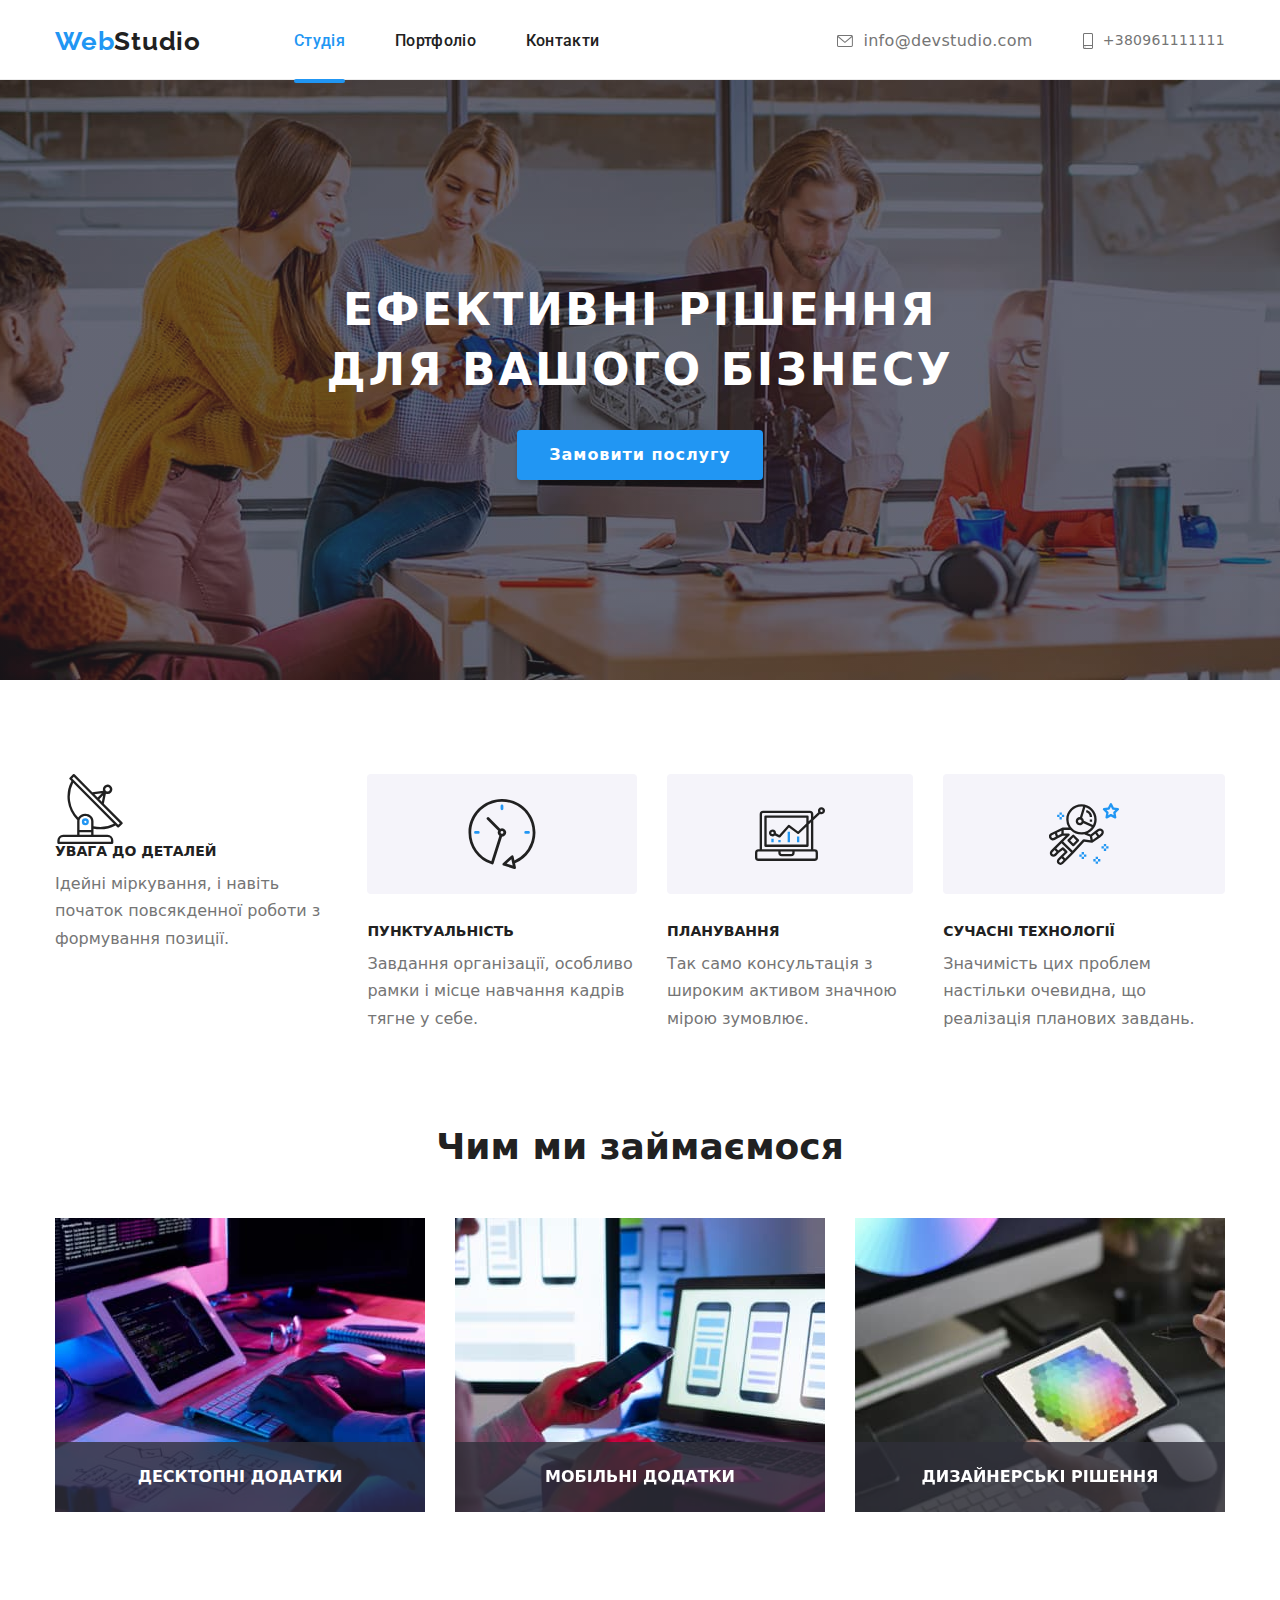
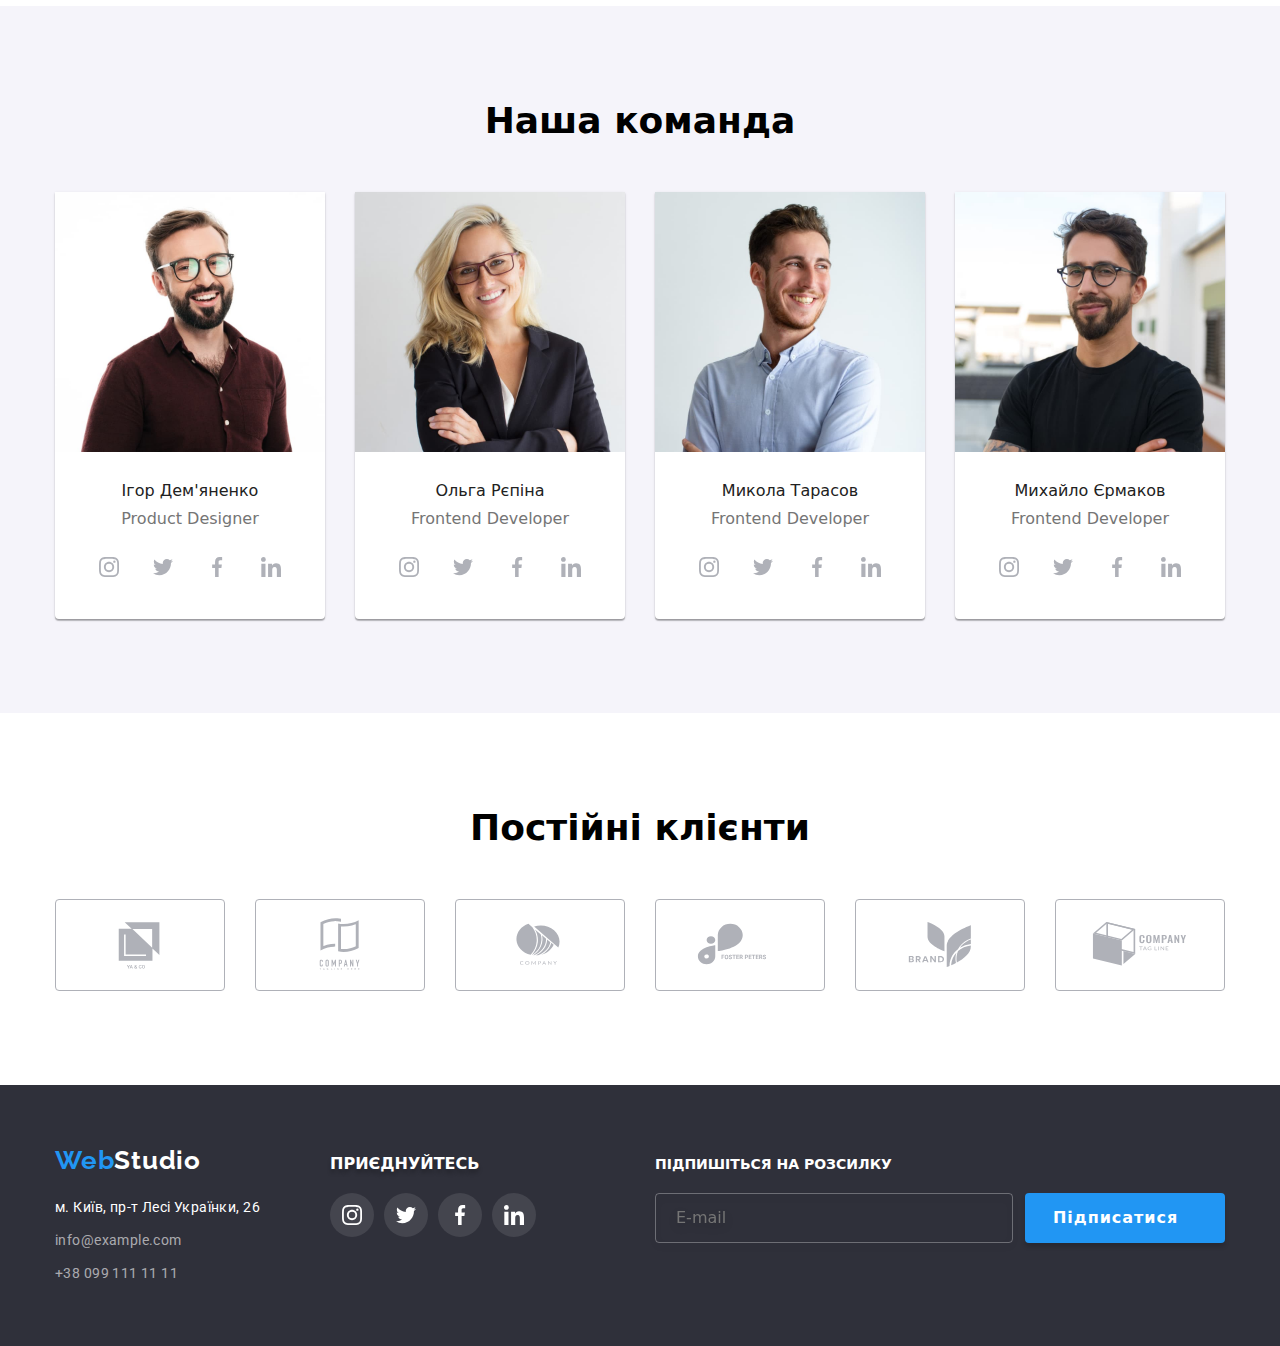
==== commit 52d80123: "123" ====
--- a/index.html
+++ b/index.html
@@ -7,7 +7,6 @@
   <meta name="viewport" content="width=device-width, initial-scale=1.0" />
   <title>WebStudio</title>
   <link rel="stylesheet" href="https://cdn.jsdelivr.net/npm/modern-normalize@1.1.0/modern-normalize.min.css">
-  <link rel="stylesheet" href="./css/main.min.css" />
   <link rel="stylesheet" href="./css/styles.css" />
   <link rel="preconnect" href="https://fonts.googleapis.com" />
   <link rel="preconnect" href="https://fonts.gstatic.com" crossorigin />
@@ -21,7 +20,7 @@
   <header class="header-page">
     <div class="container header-container">
       <nav class="header-nav">
-        <a class="link header__logo" href="./index.html"><span class="first-part">Web</span><span
+        <a class="link header-logo" href="./index.html"><span class="first-part">Web</span><span
             class="last-part">Studio</span></a>
         <ul class="header-nav-list list">
           <li class="header-item current">
--- a/css/styles.css
+++ b/css/styles.css
@@ -1,20 +1,21 @@
 :root {
-  $main-txt-cl: #212121;
-  $secondary-txt-cl: #757575;
-  $header-cl: #ececec;
-  $accent-cl: #2196f3;
-  $bg-footer-cl: #2f303a;
-  $footer-txt-cl: rgba(255, 255, 255, 0.6);
-  $logo-txt-cl: #000000;
-  $main-font: Roboto, sans serif;
-  $backround-cl: #ffffff;
-  $logo-cl: #2f303a;
-  $img-portfolio-txt: #eeeeee;
-  $socials-icon-cl: #afb1b8;
-  $timing-function: cubic-bezier(0.4, 0, 0.2, 1);
-  $form-border-cl: rgba(33, 33, 33, 0.2);
-}
-body {
+  --main-text-color: #212121;
+  --secondary-text-color: #757575;
+  --header-color: #ececec;
+  --accent-color: #2196f3;
+  --background-footer-color: #2f303a;
+  --footer-text-color: rgba(255, 255, 255, 0.6);
+  --logo-text-color: #000000;
+  --main-font: Roboto, sans serif;
+  --backround-color: #ffffff;
+  --logo-color: #2f303a;
+  --img-portfolio-text: #eeeeee;
+  --socials-icon-color: #afb1b8;
+  --animation-timing-function: cubic-bezier(0.4, 0, 0.2, 1);
+  --form-border-color: rgba(33 33, 33, 0.2);
+}
+
+.body {
   font-family: Roboto, sans-serif;
   color: var(--main-text-color);
   font-size: 14px;
@@ -76,7 +77,7 @@
 
 /*---- HEADER------- */
 
-.header_container {
+.header-container {
   display: flex;
   align-items: center;
 }
@@ -101,6 +102,7 @@
 .header-list {
   display: flex;
   margin-left: auto;
+  align-items: center;
   gap: 50px;
 }
 
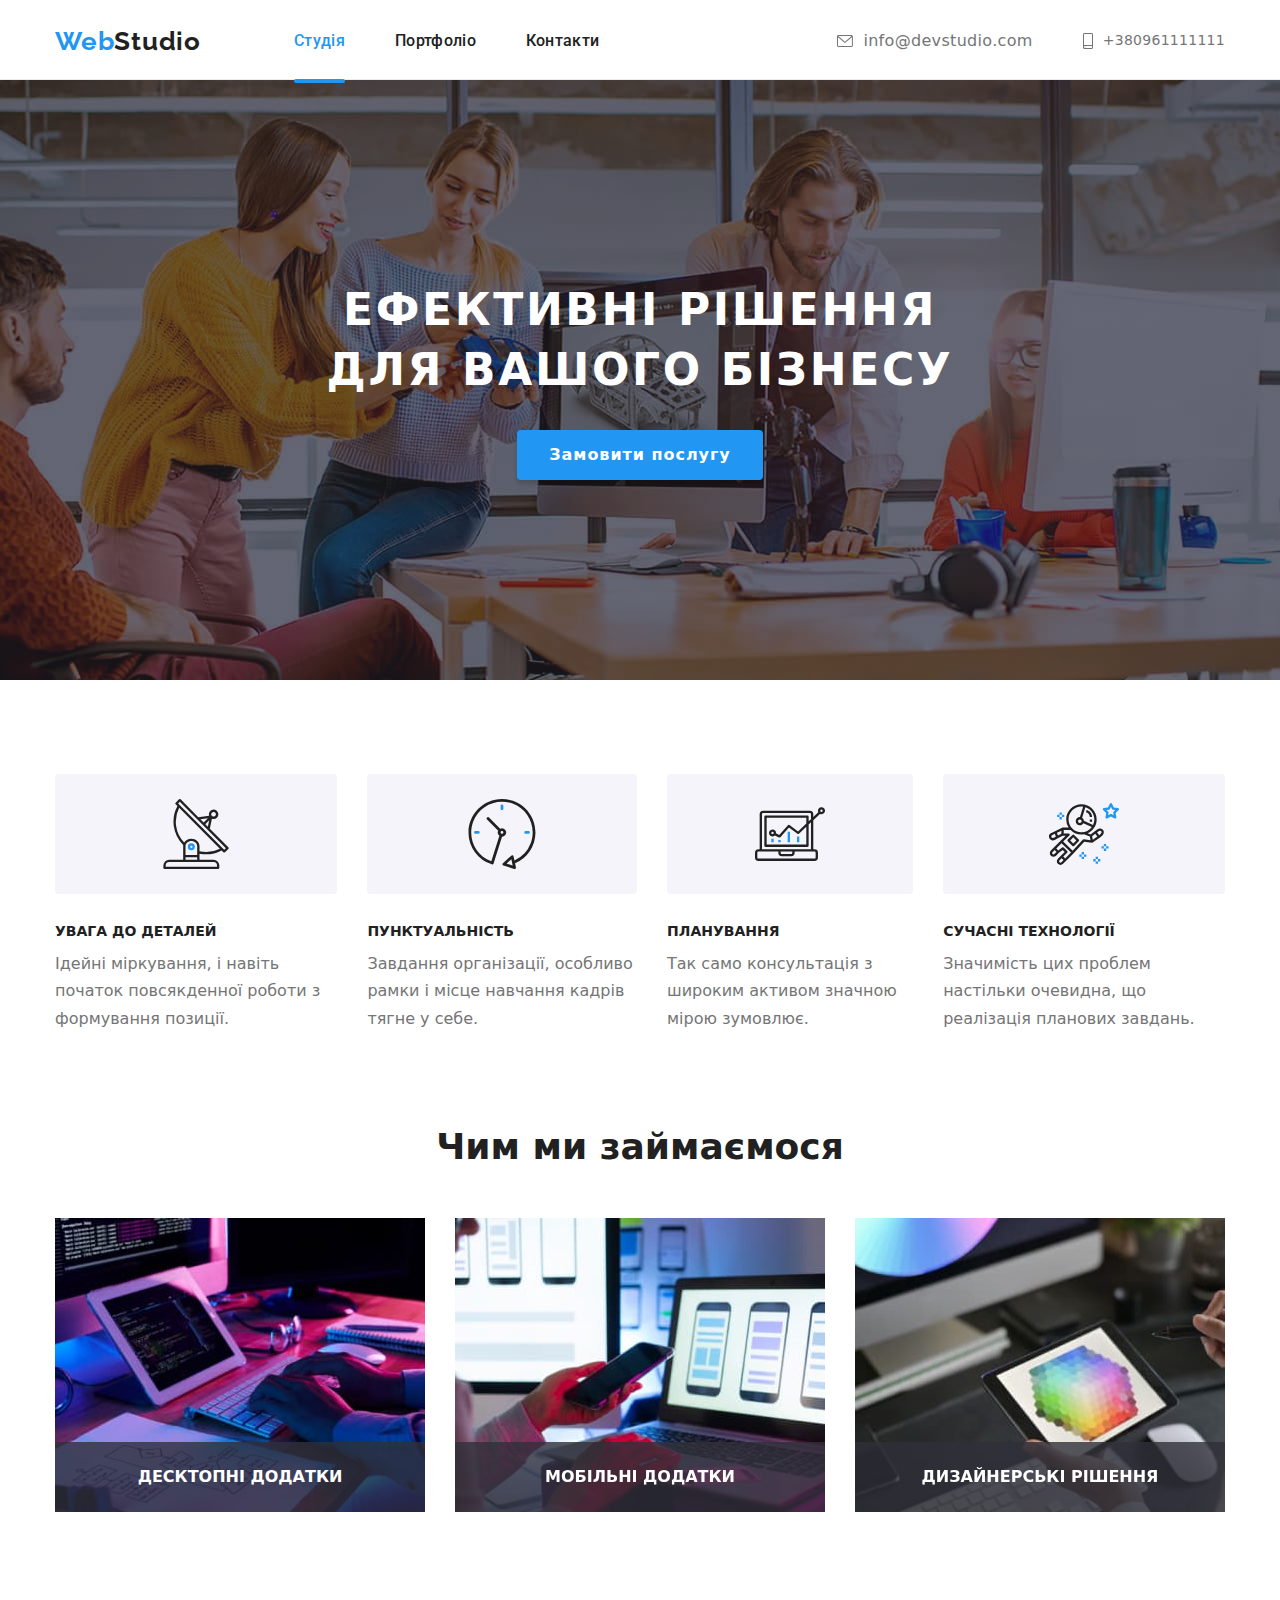
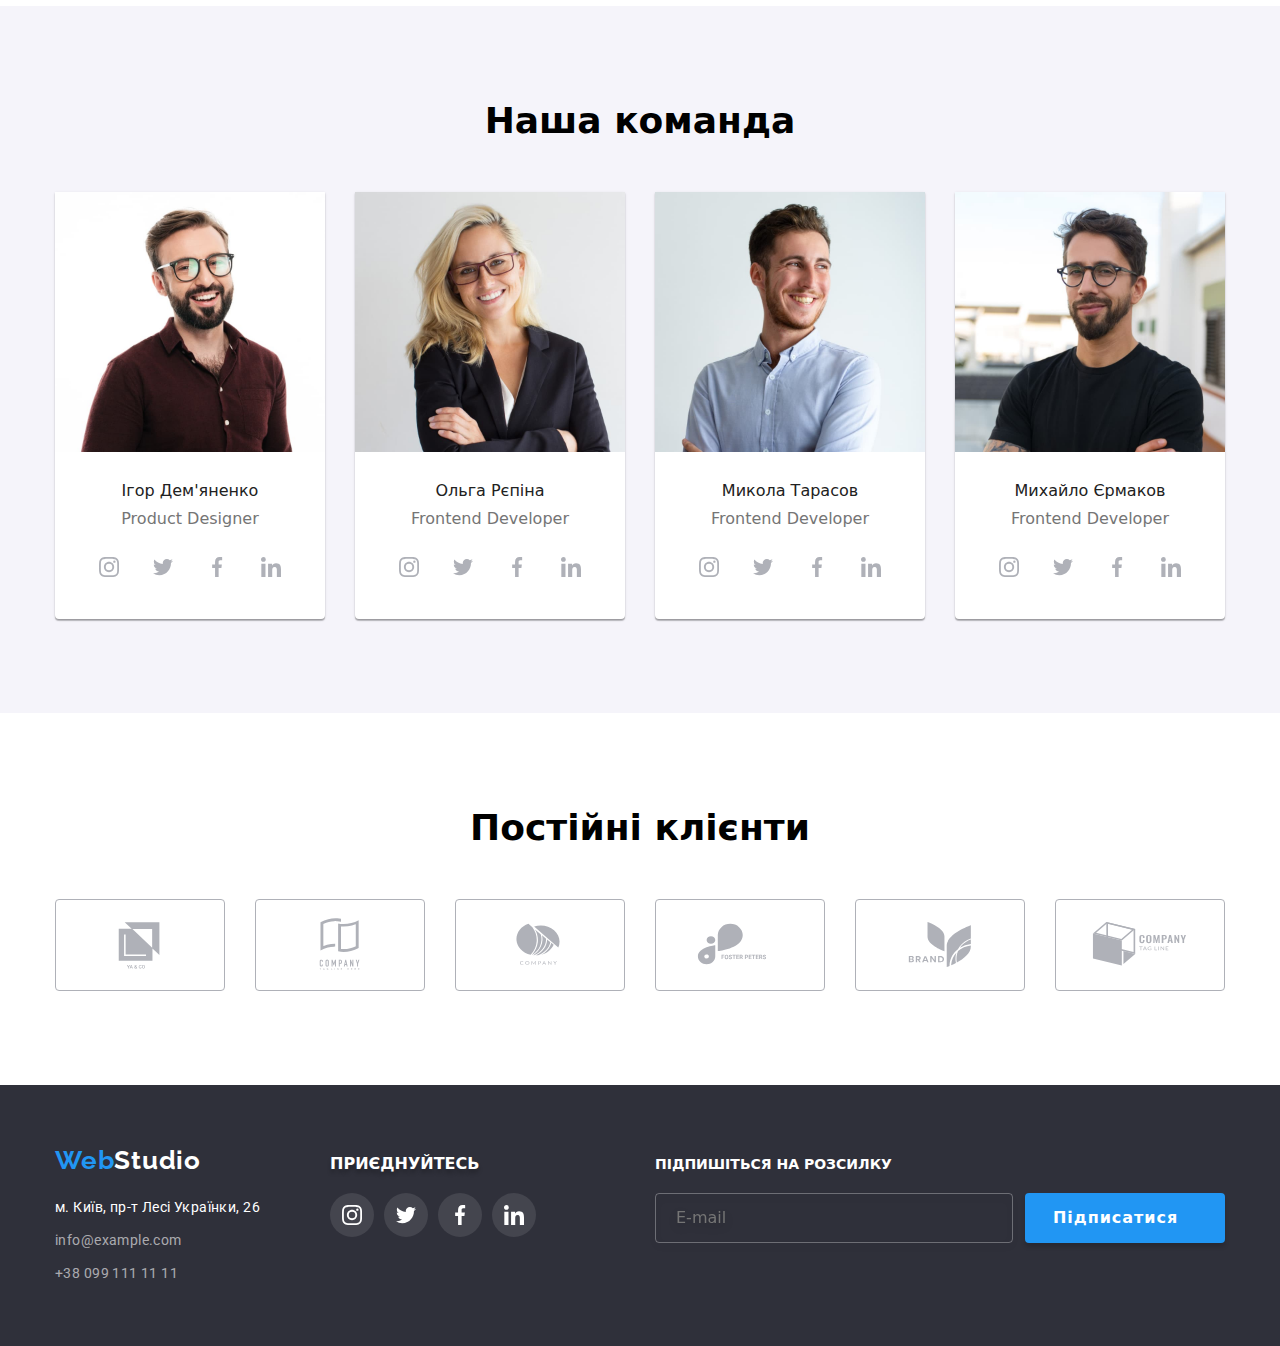
==== commit 448b4664: "123" ====
--- a/index.html
+++ b/index.html
@@ -128,61 +128,60 @@
     </div>
 
 
-
-
     <!--BENEFITS  -->
+
     <section class="section">
       <div class="container">
         <h2 class="visually-hidden">Переваги</h2>
-        <ul class="benefits_list list">
-          <li class="benefits_item">
-            <div class="benefits-name">
-              <svg class="benefits_icon" width="70" height="70">
+        <ul class="benefits__list list">
+          <li class="benefits__item">
+            <div class="benefits__name">
+              <svg class="benefits__icon" width="70" height="70">
                 <use href="./images/icons.svg#icon-antenna">
                 </use>
               </svg>
             </div>
-            <h3 class="benefits_title">Увага до деталей</h3>
-            <p class="benefits-pre_title">
+            <h3 class="benefits__title">Увага до деталей</h3>
+            <p class="benefits-pre__title">
               Ідейні міркування, і навіть початок повсякденної роботи з формування позиції.
             </p>
           </li>
 
-          <li class="benefits_item">
-            <div class="benefits_name">
-              <svg class="benefits_icon" width="70" height="70">
+          <li class="benefits__item">
+            <div class="benefits__name">
+              <svg class="benefits__icon" width="70" height="70">
                 <use href="./images/icons.svg#icon-clock">
                 </use>
               </svg>
             </div>
-            <h3 class="benefits_title">Пунктуальність</h3>
-            <p class="benefits-pre_title">
+            <h3 class="benefits__title">Пунктуальність</h3>
+            <p class="benefits-pre__title">
               Завдання організації, особливо рамки і місце навчання кадрів тягне у себе.
             </p>
           </li>
 
-          <li class="benefits_item">
-            <div class="benefits_name">
-              <svg class="benefits_icon" width="70" height="70">
+          <li class="benefits__item">
+            <div class="benefits__name">
+              <svg class="benefits__icon" width="70" height="70">
                 <use href="./images/icons.svg#icon-diagram">
                 </use>
               </svg>
             </div>
-            <h3 class="benefits_title">Планування</h3>
-            <p class="benefits-pre_title">
+            <h3 class="benefits__title">Планування</h3>
+            <p class="benefits-pre__title">
               Так само консультація з широким активом значною мірою зумовлює.
             </p>
           </li>
 
-          <li class="benefits_item">
-            <div class="benefits_name">
-              <svg class="benefits_icon" width="70" height="70">
+          <li class="benefits__item">
+            <div class="benefits__name">
+              <svg class="benefits__icon" width="70" height="70">
                 <use href="./images/icons.svg#icon-astronaut">
                 </use>
               </svg>
             </div>
-            <h3 class="benefits_title">Сучасні технології</h3>
-            <p class="benefits-pre_title">
+            <h3 class="benefits__title">Сучасні технології</h3>
+            <p class="benefits-pre__title">
               Значимість цих проблем настільки очевидна, що реалізація планових завдань.
             </p>
           </li>
--- a/css/styles.css
+++ b/css/styles.css
@@ -196,7 +196,7 @@
   background-color: var(--accent-color);
 }
 
-/*------ MAIN------- */
+/*------ MAIN-SECTION------ */
 
 .hero-section {
   max-width: 1600px;
@@ -554,19 +554,19 @@
   margin: -1px;
 }
 
-.benefits_list {
+.benefits__list {
   display: flex;
   gap: 30px;
 }
 
-.benefits_icon {
+.benefits__icon {
   justify-content: center;
   text-align: center;
   gap: 30px;
   display: flex;
 }
 
-.benefits_name {
+.benefits__name {
   height: 120px;
   margin-bottom: 30px;
   background-color: #f5f4fa;
@@ -580,7 +580,7 @@
   margin-right: 30px;
 /* } */
 
-.benefits_title {
+.benefits__title {
   font-weight: 700;
   font-size: 14px;
   line-height: 1.14;
@@ -589,7 +589,7 @@
   margin-bottom: 10px;
 }
 
-.benefits-pre_title {
+.benefits-pre__title {
   line-height: 1.71;
   color: var(--secondary-text-color);
 }
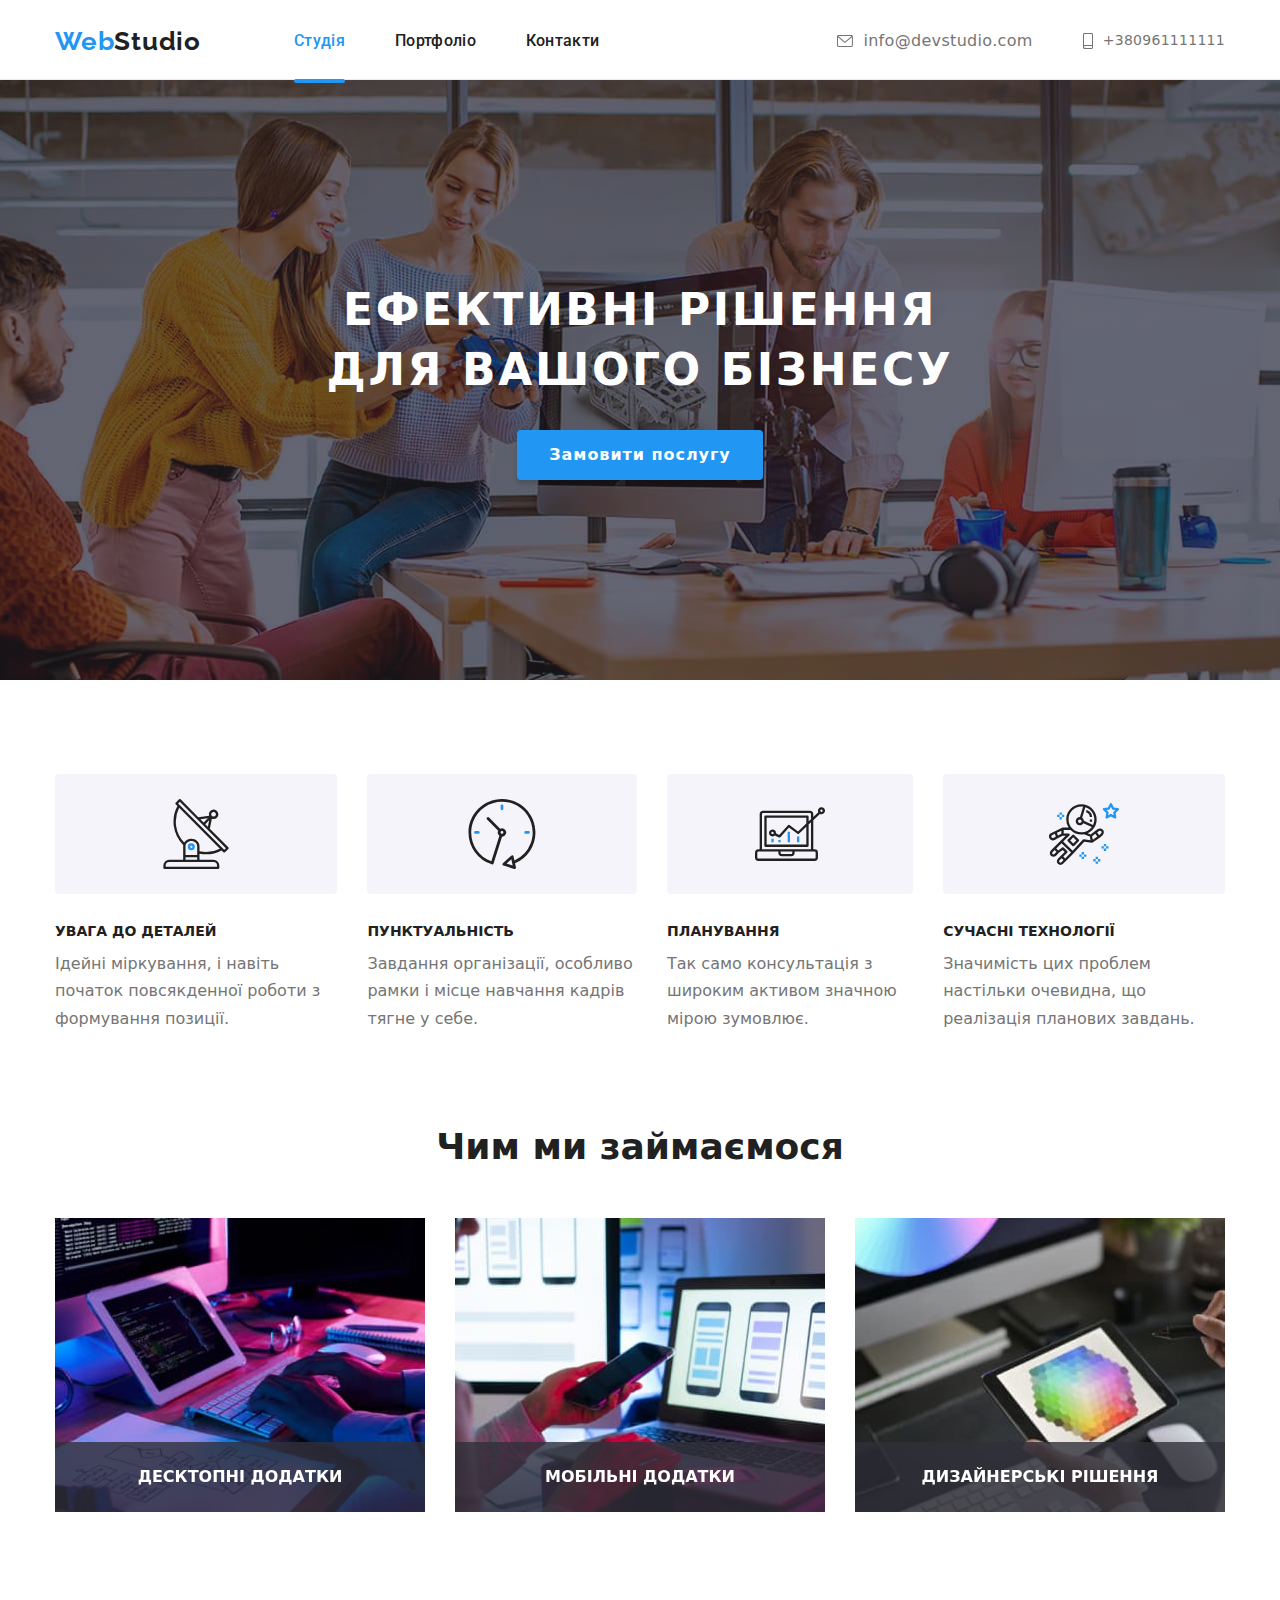
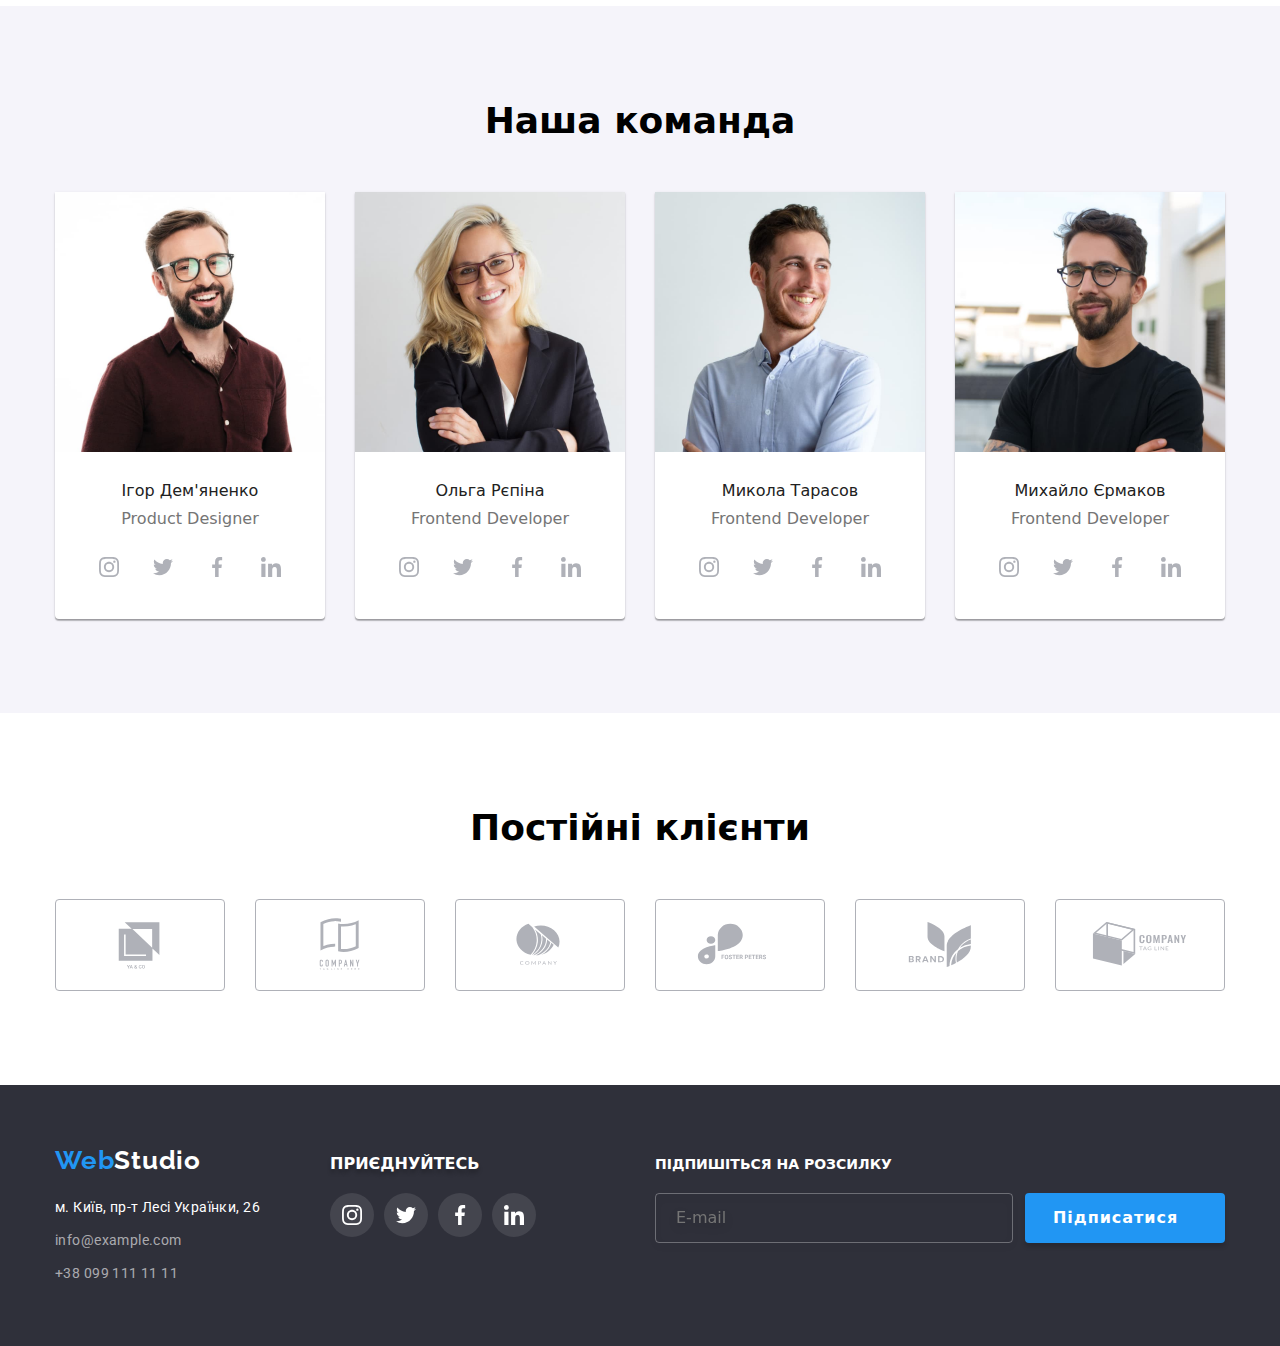
==== commit 878d0848: "123" ====
--- a/index.html
+++ b/index.html
@@ -7,7 +7,8 @@
   <meta name="viewport" content="width=device-width, initial-scale=1.0" />
   <title>WebStudio</title>
   <link rel="stylesheet" href="https://cdn.jsdelivr.net/npm/modern-normalize@1.1.0/modern-normalize.min.css">
-  <link rel="stylesheet" href="./css/styles.css" />
+  <link rel="stylesheet" href="./css/main.min.css" />
+  <link rel=" stylesheet" href="./css/styles.css" />
   <link rel="preconnect" href="https://fonts.googleapis.com" />
   <link rel="preconnect" href="https://fonts.gstatic.com" crossorigin />
   <link href="https://fonts.googleapis.com/css2?family=Raleway:wght@700&family=Roboto:wght@400;500;700;900&display=swap"
@@ -69,61 +70,58 @@
 
     <div class="backdrop is-hidden" data-modal>
       <div class="modal">
+        <p class="modal-text">Залиште свої дані, ми вам передзвонимо</p>
+        <form autocomplete="off" novalidate>
+
+          <div class="form-field">
+            <label class="form-label" for="user-name">Ім'я</label>
+            <input class="form-input" type="text" name="user-name" id="user-name" required>
+            <svg class="icon-input" width="18" height="18">
+              <use href="./images/icons.svg#icon-person-black"></use>
+            </svg>
+
+          </div>
+
+          <div class="form-field">
+            <label class="form-label" for="tel">Телефон</label>
+            <input class="form-input" type="tel" name="phone-number" id="tel" required>
+            <svg class="icon-input" width="18" height="18">
+              <use href="./images/icons.svg#icon-phone-black"></use>
+            </svg>
+          </div>
+
+          <div class="form-field">
+            <label class="form-label" for="email">Пошта</label>
+            <input class="form-input" type="email" name="email" id="email" required>
+            <svg class="icon-input" width="18" height="18">
+              <use href="./images/icons.svg#icon-email-black"></use>
+            </svg>
+          </div>
+
+          <div class="form-textarea">
+            <label class="form-label" for="comment">Коментар</label>
+            <textarea class="form-area" name="comment" id="comment" placeholder="Введіть текст"></textarea>
+          </div>
+
+          <div class="agreement-form">
+            <label class="agreement-label" for="agreement">
+              <input class="check-input" type="checkbox" name="agreement" id="agreement" required>
+              <span class="checkbox"></span>Погоджуюся з
+              розсилкою та приймаю
+              <a class="agreement-text" href="#">Умови
+                договору</a>
+
+            </label>
+          </div>
+
+          <button class="form-button" type="submit">Відправити</button>
+
+        </form>
         <button class="modal-button" type="button" data-modal-close>
-          <svg class="icon-close-black" width="18" height="18">
+          <svg class="close-icon" width="18" height="18">
             <use href="./images/icons.svg#icon-close-black"></use>
           </svg>
         </button>
-        <p class="text-inform">Залиште свої дані, ми вам передзвонимо</p>
-        <form class="modal-form">
-          <div class="form-group">
-            <label class="form-field modal-text">
-              <span class="form-label">Ім'я</span>
-              <input сlass="form-input" type="text" placeholder="" required />
-              <svg class="form-icon" width="18" height="18">
-                <use href="./images/icons.svg#icon-person-black">
-                </use>
-              </svg>
-            </label>
-
-            <label class="form-field modal-text">
-              <span class="form-label">Телефон</span>
-              <input сlass="form-input" type="tel" placeholder="" required />
-              <svg class="form-icon" width="18" height="18">
-                <use href="./images/icons.svg#icon-phone-black">
-                </use>
-              </svg>
-            </label>
-
-
-            <label class="form-field modal-text">
-              <span class="form-label">Пошта</span>
-              <input сlass="form-input" type="email" placeholder="" required />
-              <svg class="form-icon" width="18" height="18">
-                <use href="./images/icons.svg#icon-email-black">
-                </use>
-              </svg>
-            </label>
-
-
-            <label class="form-field data-comment">
-              <span class="form-label">Коментар</span>
-              <textarea class="form-message" name="form-message" rows="5" placeholder="Введіть текст"></textarea>
-            </label>
-          </div>
-
-
-
-          <label class="form-field-check" for="accept">
-            <input class="checkbox" type="checkbox" id="accept" />
-            <svg class="form-check" width="16" height="15">
-              <use href="/images/icons.svg#icon-icon-check"></use>
-            </svg>
-            <span class="checkbox-text">Погоджуюся з розсилкою та приймаю<a class="checkbox-link" href="#"> Умови
-                договору</a></span>
-          </label>
-          <button class="form-button" type="submit">Відправити</button>
-        </form>
       </div>
     </div>
 
@@ -194,32 +192,32 @@
 
 
     <section class="section team">
-      <div class="container">
-        <h2 class="gallery-title">Чим ми займаємося</h2>
-        <ul class="gallery-list list">
-          <li class="gallery-item">
-            <div class="overlay-box">
+      <div class="container gallery">
+        <h2 class="gallery__title">Чим ми займаємося</h2>
+        <ul class="gallery__list list">
+          <li class="gallery__item">
+            <div class="overlay__box">
               <img src="./images/photo1.jpg" alt="working process" width="370" height="294">
-              <p class="overlay-text">Десктопні додатки</p>
-            </div>
-          </li>
-          <li class="gallery-item">
-            <div class="overlay-box">
+              <p class="overlay__text">Десктопні додатки</p>
+            </div>
+          </li>
+          <li class="gallery__item">
+            <div class="overlay__box">
               <img src="./images/photo2.jpg" alt="working process" width="370" height="294">
-              <p class="overlay-text">Мобільні додатки</p>
-            </div>
-          </li>
-          <li class="gallery-item">
-            <div class="overlay-box">
+              <p class="overlay__text">Мобільні додатки</p>
+            </div>
+          </li>
+          <li class="gallery__item">
+            <div class="overlay__box">
               <img src="./images/photo3.jpg" alt="working process" width="370" height="294">
-              <p class="overlay-text">Дизайнерські рішення</p>
+              <p class="overlay__text">Дизайнерські рішення</p>
             </div>
           </li>
         </ul>
       </div>
     </section>
 
-    <!-- TEAM -->
+    <!-- -OUR-TEAM -->
 
     <section class="section-team section">
       <div class="container our-team">
@@ -413,51 +411,51 @@
 
     <section class="section">
       <div class="container">
-        <h2 class="clients-title">Постійні клієнти</h2>
-        <ul class="clients-list list">
-          <li class="clients-item link">
-            <a class="clients-link" href="#">
-              <svg class="clients-icon" width="106" height="60">
+        <h2 class="clients__title">Постійні клієнти</h2>
+        <ul class="clients__list list">
+          <li class="clients__item link">
+            <a class="clients__link" href="#">
+              <svg class="clients__icon" width="106" height="60">
                 <use href="./images/icons.svg#icon-Logo-1">
                 </use>
               </svg>
             </a>
           </li>
-          <li class="clients-item link">
-            <a class="clients-link" href="#">
-              <svg class="clients-icon" width="106" height="60">
+          <li class="clients__item link">
+            <a class="clients__link" href="#">
+              <svg class="clients__icon" width="106" height="60">
                 <use href="./images/icons.svg#icon-Logo-2">
                 </use>
               </svg>
             </a>
           </li>
-          <li class="clients-item link">
-            <a class="clients-link" href="#">
-              <svg class="clients-icon" width="106" height="60">
+          <li class="clients__item link">
+            <a class="clients__link" href="#">
+              <svg class="clients__icon" width="106" height="60">
                 <use href="./images/icons.svg#icon-Logo-3">
                 </use>
               </svg>
             </a>
           </li>
-          <li class="clients-item link">
-            <a class="clients-link" href="#">
-              <svg class="clients-icon" width="106" height="60">
+          <li class="clients__item link">
+            <a class="clients__link" href="#">
+              <svg class="clients__icon" width="106" height="60">
                 <use href="./images/icons.svg#icon-Logo-4">
                 </use>
               </svg>
             </a>
           </li>
-          <li class="clients-item link">
-            <a class="clients-link" href="#">
-              <svg class="clients-icon" width="106" height="60">
+          <li class="clients__item link">
+            <a class="clients__link" href="#">
+              <svg class="clients__icon" width="106" height="60">
                 <use href="./images/icons.svg#icon-Logo-5">
                 </use>
               </svg>
             </a>
           </li>
-          <li class="clients-item link">
-            <a class="clients-link" href="#">
-              <svg class="clients-icon" width="106" height="60">
+          <li class="clients__item link">
+            <a class="clients__link" href="#">
+              <svg class="clients__icon" width="106" height="60">
                 <use href="./images/icons.svg#icon-Logo-6">
                 </use>
               </svg>
--- a/css/main.min.css
+++ b/css/main.min.css
@@ -0,0 +1 @@
+.visually-hidden{position:absolute;width:1px;height:1px;margin:-1px;border:0;padding:0;white-space:nowrap;clip-path:inset(100%);clip:rect(0 0 0 0);overflow:hidden;margin:-1px}.benefits__list{display:flex;gap:30px}.benefits__icon{justify-content:center;text-align:center;gap:30px;display:flex}.benefits__name{height:120px;margin-bottom:30px;background-color:#f5f4fa;border-radius:4px;display:flex;align-items:center;justify-content:center}.benefits__title{font-weight:700;font-size:14px;line-height:1.14;text-transform:uppercase;color:var(--main-text-color);margin-bottom:10px}.benefits-pre__title{line-height:1.71;color:var(--secondary-text-color)}.clients__title{font-weight:700;font-size:36px;line-height:1.16;text-align:center;margin-bottom:50px}.clients__list{display:flex;gap:30px}.clients__item{justify-content:center;align-items:center;width:170px;height:92px;gap:30px}.clients__link{display:flex;align-items:center;justify-content:center;width:100%;height:100%;color:var(--socials-icon-color);border:1px solid currentColor;border-radius:4px;transition:color 250ms var(--animation-timing-function)}.clients__icon{fill:currentColor}.clients-link:hover,.clients-link:focus{color:var(--accent-color)}:root{--main-text-color: #212121;--secondary-text-color: #757575;--header-color: #ececec;--accent-color: #2196f3;--background-footer-color: #2f303a;--footer-text-color: rgba(255, 255, 255, 0.6);--logo-text-color: #000000;--main-font: Roboto, sans serif;--backround-color: #ffffff;--logo-color: #2f303a;--img-portfolio-text: #eeeeee;--socials-icon-color: #afb1b8;--animation-timing-function: cubic-bezier(0.4, 0, 0.2, 1);--form-border-color: rgba(33 33, 33, 0.2)}.visually-hidden{position:absolute;width:1px;height:1px;margin:-1px;border:0;padding:0;white-space:nowrap;clip-path:inset(100%);clip:rect(0 0 0 0);overflow:hidden;margin:-1px}/*# sourceMappingURL=main.min.css.map */--- a/css/styles.css
+++ b/css/styles.css
@@ -254,22 +254,21 @@
 }
 
 /* --modal--window */
-
 .backdrop {
   position: fixed;
   top: 0;
   left: 0;
   width: 100%;
   height: 100%;
-  background-color: rgba(0, 0, 0, 0.2);
   opacity: 1;
   transition: opacity 250ms var(--animation-timing-function),
     visibility 250ms var(--animation-timing-function);
+  background-color: rgba(0, 0, 0, 0.2);
 }
 
 .backdrop.is-hidden {
+  visibility: hidden;
   opacity: 0;
-  visibility: hidden;
   pointer-events: none;
 }
 
@@ -279,21 +278,145 @@
 
 .modal {
   position: absolute;
-  padding: 40px 40px;
   top: 50%;
   left: 50%;
-  width: 528px;
-  height: 581px;
+  min-width: 528px;
+  min-height: 581px;
+  padding: 40px 40px;
   visibility: visible;
   opacity: 1;
+  transition: transform 250ms var(--animation-timing-function) opacity 250ms
+    var(--animation-timing-function) visibility 250ms var(--animation-timing-function);
   transform: translate(-50%, -50%) scale(1);
-  background-color: #ffffff;
-  border-radius: 4px;
+  border-radius: 4px;
+  background-color: var(--backround-color);
   box-shadow: 0px 1px 3px rgba(0, 0, 0, 0.12), 0px 1px 1px rgba(0, 0, 0, 0.14),
     0px 2px 1px rgba(0, 0, 0, 0.2);
-
-  transition: transform 250ms var(--animation-timing-function) opacity 250ms
-    var(--animation-timing-function) visibility 250ms var(--animation-timing-function);
+}
+
+.modal-text {
+  margin-bottom: 12px;
+  font-weight: 700;
+  font-size: 20px;
+  line-height: 1.15;
+  text-align: center;
+  color: var(--logo-text-color);
+}
+
+.form-field {
+  position: relative;
+  display: flex;
+  flex-direction: column;
+  margin-bottom: 10px;
+  text-align: start;
+  transition: border-color 250ms var(--animation-timing-function);
+}
+
+.icon-input {
+  position: absolute;
+  top: 50%;
+  left: 15px;
+  fill: var(--logo-text-color);
+  transition: fill 250ms var(--animation-timing-function);
+}
+
+.form-field:focus-within .form-input,
+.form-field:hover .form-input {
+  border: 1px solid var(--accent-color);
+}
+
+.form-field:focus-within .icon-input,
+.form-field:hover .icon-input {
+  fill: var(--accent-color);
+}
+
+.form-label {
+  margin-bottom: 4px;
+}
+
+.form-input {
+  padding: 11px 12px;
+  padding-left: 43px;
+  border: 1px solid rgba(33, 33, 33, 0.2);
+  border-radius: 4px;
+  transition: border 250ms var(--animation-timing-function);
+  outline: transparent;
+}
+
+.form-field:focus-within .form-area,
+.form-field:hover .form-area {
+  border: 1px solid var(--accent-color);
+}
+
+.form-textarea::placeholder {
+  color: rgba(117, 117, 117, 0.5);
+}
+
+.form-textarea {
+  margin-bottom: 20px;
+}
+
+.form-area {
+  width: 448px;
+  height: 120px;
+  padding: 12px 16px;
+  resize: none;
+  transition: border 250ms var(--animation-timing-function);
+  outline: transparent;
+
+  border: 1px solid rgba(33, 33, 33, 0.2);
+  border-radius: 4px;
+}
+
+.agreement-form {
+  margin-bottom: 30px;
+  padding-right: 11px;
+  padding-left: 37px;
+}
+
+.check-input {
+  position: absolute;
+  appearance: none;
+}
+
+.checkbox {
+  position: absolute;
+  bottom: 124px;
+  left: 85px;
+  width: 16px;
+  height: 15px;
+  border: 2px solid var(--logo-text-color);
+  border-radius: 1px;
+  background-color: var(--backround-color);
+}
+
+.check-input:checked + .checkbox {
+  border-color: var(--accent-color);
+  background-size: contain;
+  background-origin: border-box;
+  background-color: var(--accent-color);
+  background-image: url("data:image/svg+xml;charset=UTF-8,%3csvg width='16' height='15' viewBox='0 0 16 15' fill='none' xmlns='http://www.w3.org/2000/svg'%3e%3crect width='16' height='15' rx='2' fill='%232196F3'/%3e%3cpath d='M3.95703 7.75166L3.88825 7.68604L3.81923 7.75141L2.93123 8.59258L2.85486 8.66492L2.93097 8.73753L6.42671 12.0724L6.49574 12.1382L6.56476 12.0724L14.069 4.91352L14.1449 4.84116L14.069 4.76881L13.1873 3.92764L13.1183 3.86183L13.0493 3.92761L6.49577 10.1735L3.95703 7.75166Z' fill='white' stroke='white' stroke-width='0.2'/%3e%3c/svg%3e");
+}
+
+.agreement-label {
+  font-size: 14px;
+  line-height: 1.7;
+  letter-spacing: 0.03em;
+  display: flex;
+  align-items: center;
+  justify-content: center;
+}
+
+.agreement-text {
+  text-decoration: underline;
+
+  color: var(--accent-color);
+}
+
+.submit-button:hover,
+.submit-button:focus {
+  background-color: #188ce8;
+  box-shadow: 0px 4px 4px rgba(0, 0, 0, 0.15);
 }
 
 .modal-button {
@@ -310,44 +433,44 @@
   display: flex;
   align-items: center;
   justify-content: center;
-}
-.backdrop.is-hidden .modal {
-  transform: scale(0.5);
-}
-
-.icon-close-black:hover,
-.icon-close-black:focus {
-  color: var(--accent-color);
+  transition: fill 250ms var(--animation-timing-function);
 }
 
 .jumpin-button {
-  animation: jumpin-button 0.9s both;
-}
-@keyframes jumpin-button {
+  animation: junpin-button 0.9s both;
+}
+
+@keyframes junpin-button {
   0% {
     transform: translateY(-45px);
     animation-timing-function: ease-in;
     opacity: 1;
   }
+
   24% {
     opacity: 1;
   }
+
   40% {
     transform: translateY(-24px);
     animation-timing-function: ease-in;
   }
+
   65% {
     transform: translateY(-12px);
     animation-timing-function: ease-in;
   }
+
   82% {
     transform: translateY(-6px);
     animation-timing-function: ease-in;
   }
+
   93% {
     transform: translateY(-4px);
     animation-timing-function: ease-in;
   }
+
   25%,
   55%,
   75%,
@@ -355,167 +478,12 @@
     transform: translateY(0px);
     animation-timing-function: ease-out;
   }
+
   100% {
     transform: translateY(0px);
     animation-timing-function: ease-out;
     opacity: 1;
   }
-}
-.icon-close-black {
-  fill: currentColor;
-}
-
-.text-inform {
-  font-weight: 700;
-  font-size: 20px;
-  line-height: 1.15;
-  text-align: center;
-  letter-spacing: 0.03em;
-  color: var(--main-text-color);
-  margin-bottom: 12px;
-}
-
-.form-group {
-  margin-bottom: 20px;
-}
-.form-field {
-  position: relative;
-  display: flex;
-  flex-direction: column;
-}
-.modal-text {
-  margin-bottom: 10px;
-}
-.form-label {
-  margin-bottom: 4px;
-  font-weight: 400;
-  font-size: 12px;
-  line-height: 1.16;
-  letter-spacing: 0.01em;
-  color: var(--secondary-text-color);
-}
-
-.form-field input {
-  height: 40px;
-  width: 100%;
-  padding: 12px;
-  padding-left: 42px;
-  border: 1px solid var(--form-border-color);
-  border-radius: 4px;
-  outline: transparent;
-  transition: border-color 250ms var(--animation-timing-function);
-}
-.form-field input:hover,
-.form-field input:focus {
-  border-color: #2196f3;
-}
-
-.form-input:focus-within .form-icon,
-.form-input:hover {
-  border: 1px solid var(--accent-color);
-}
-.form-field:focus-within > .form-icon,
-.form-field:hover > .form-icon {
-  fill: var(--accent-color);
-}
-
-input:focus-visible {
-  outline: none;
-}
-
-.form-icon {
-  position: absolute;
-  top: 50%;
-  left: 12px;
-  transition: fill 250ms var(--animation-timing-function);
-}
-
-.form-massage::placeholder {
-  opacity: 1;
-}
-.form-massage:focus::placeholder {
-  opacity: 1;
-}
-.form-message {
-  height: 120px;
-  width: 100%;
-  padding: 12px 16px;
-  resize: none;
-  border-radius: 4px;
-  display: block;
-  color: var(--secondary-text-color);
-}
-.form-message:focus,
-.form-message:hover {
-  transform: var(--animation-timing-function);
-  border-color: var(--accent-color);
-}
-.form-label {
-  display: flex;
-  align-items: center;
-  gap: 10px;
-}
-
-.form-textarea {
-  margin-bottom: 20px;
-}
-.checkbox-text {
-  font-weight: 400;
-  font-size: 14px;
-  line-height: 24px;
-  letter-spacing: 0.03em;
-  color: var(--socials-icon-color);
-}
-.checkbox-link {
-  font-weight: 400;
-  font-size: 14px;
-  line-height: 1.71;
-  letter-spacing: 0.03em;
-  text-decoration-line: underline;
-  color: #2196f3;
-}
-.data-comment {
-  margin-bottom: 20px;
-}
-
-.form-field-check {
-  display: flex;
-  align-items: center;
-
-  line-height: calc(24 / 14);
-  letter-spacing: 0.03em;
-
-  color: var(--accent-color);
-  margin-bottom: 30px;
-}
-
-.form-field-check input[type='checkbox'] {
-  width: 1px;
-  height: 1px;
-  margin: -1px;
-  border: 0;
-  padding: 0;
-
-  white-space: nowrap;
-  clip-path: inset(100%);
-  clip: rect(0 0 0 0);
-  overflow: hidden;
-}
-
-.form-check {
-  margin-left: 12px;
-  margin-right: 7px;
-  border: 2px solid var(--accent-color);
-  border-radius: 2px;
-  background-image: url(./images/icons.svg#icon-icon-check);
-  transition-property: background-color, border-color;
-  transition-duration: 250ms;
-  transition-timing-function: var(--animation-timing-function);
-}
-
-.checkbox:checked + .form-check {
-  background-color: var(--accent-color);
-  border: none;
 }
 
 .form-button {
@@ -537,6 +505,15 @@
   border: none;
 }
 
+.close-icon {
+  fill: var(--logo-text-color);
+  transition: fill 250ms var(--animation-timing-function);
+}
+
+.close-icon:hover,
+.close-icon:focus {
+  fill: var(--accent-color);
+}
 /* --BENEFITS-- */
 
 .visually-hidden {
@@ -600,15 +577,15 @@
   padding-top: 0;
 }
 
-.gallery-item:not(:last-child) {
+.gallery__item:not(:last-child) {
   margin-right: 30px;
 }
 
-.gallery-list {
-  display: flex;
-}
-
-.gallery-title {
+.gallery__list {
+  display: flex;
+}
+
+.gallery__title {
   font-weight: 700;
   font-size: 36px;
   line-height: 1.16;
@@ -616,14 +593,14 @@
   color: var(--main-text-color);
   margin-bottom: 50px;
 }
-.overlay-box {
+.overlay__box {
   display: flex;
   position: relative;
   align-items: flex-end;
   opacity: 1;
 }
 
-.overlay-text {
+.overlay__text {
   display: flex;
   position: absolute;
   align-items: center;
@@ -638,7 +615,7 @@
   background: rgba(47, 48, 58, 0.8);
 }
 
-/* --TEAM-- */
+/* --OUR-TEAM-- */
 
 .socials-list {
   display: flex;
@@ -732,19 +709,19 @@
 
 /*---постійні клієнти--- */
 
-.clients-title {
+.clients__title {
   font-weight: 700;
   font-size: 36px;
   line-height: 1.16;
   text-align: center;
   margin-bottom: 50px;
 }
-.clients-list {
+.clients__list {
   display: flex;
   gap: 30px;
 }
 
-.clients-item {
+.clients__item {
   justify-content: center;
   align-items: center;
   width: 170px;
@@ -752,7 +729,7 @@
   gap: 30px;
 }
 
-.clients-link {
+.clients__link {
   display: flex;
   align-items: center;
   justify-content: center;
@@ -765,7 +742,7 @@
   transition: color 250ms var(--animation-timing-function);
 }
 
-.clients-icon {
+.clients__icon {
   fill: currentColor;
 }
 .clients-link:hover,
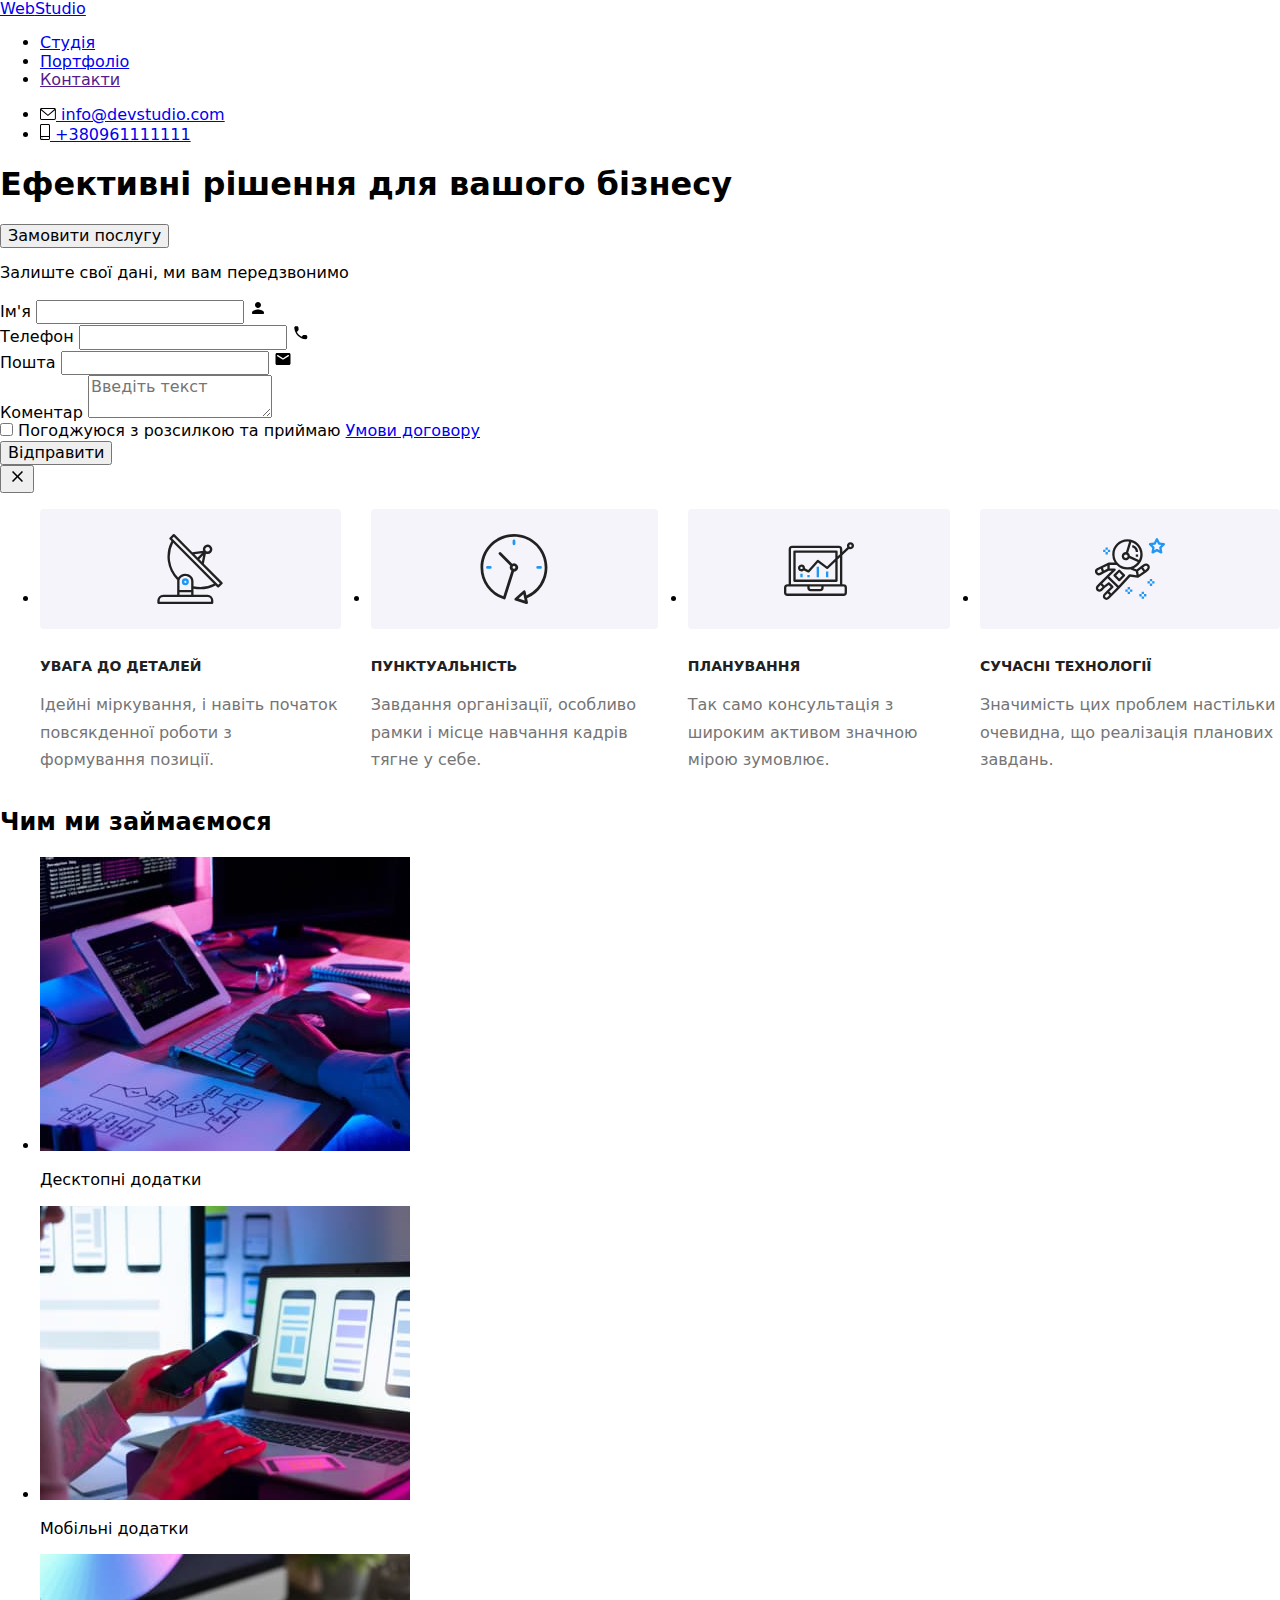
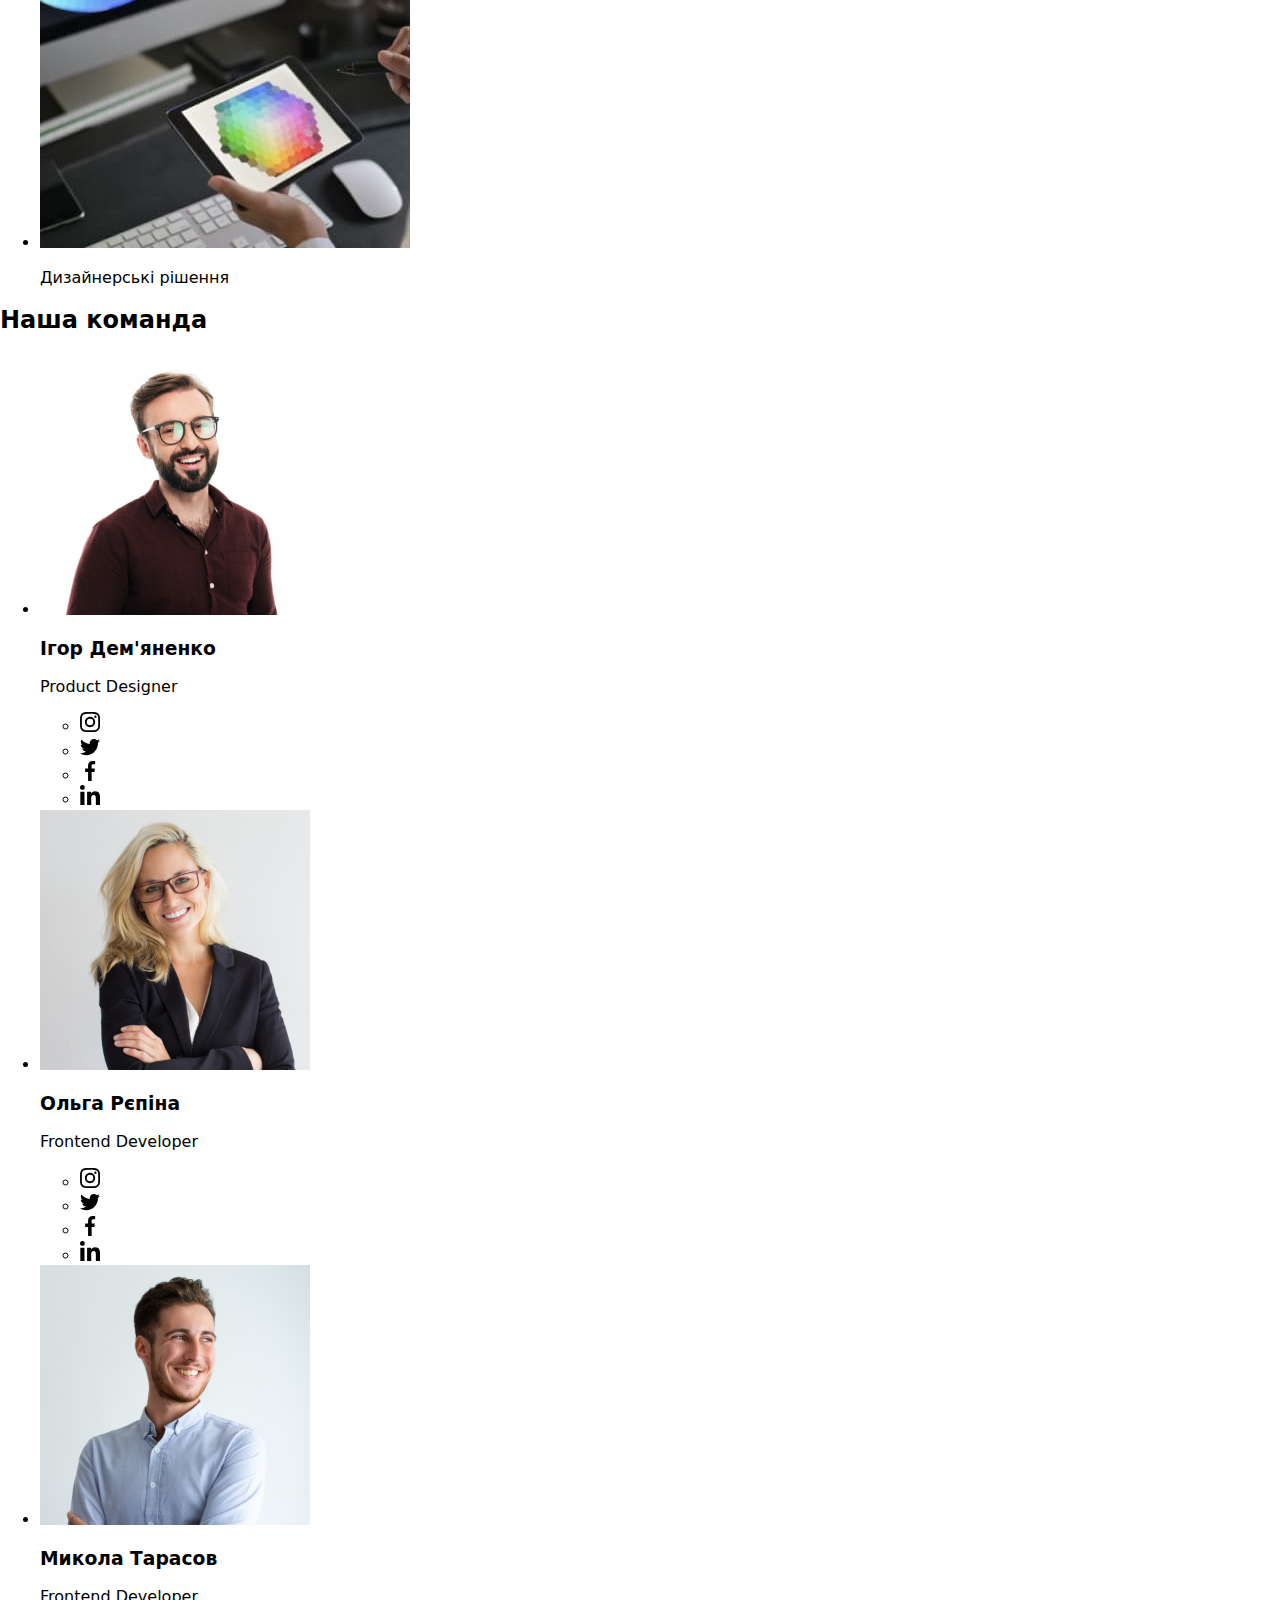
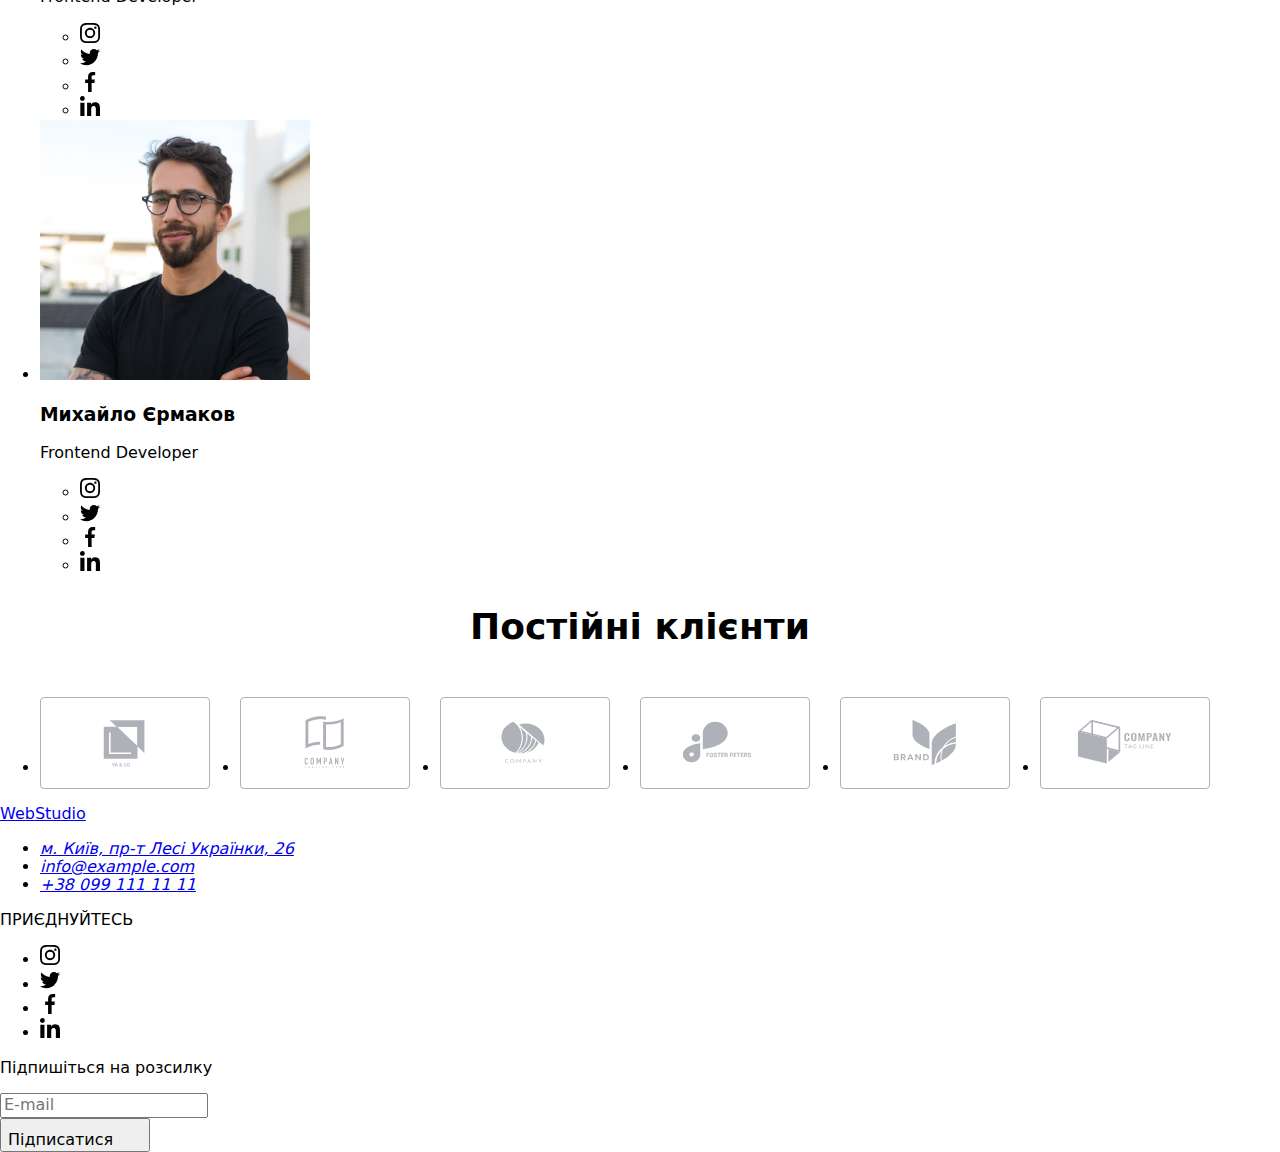
==== commit ab15e17e: "123" ====
--- a/index.html
+++ b/index.html
@@ -8,7 +8,7 @@
   <title>WebStudio</title>
   <link rel="stylesheet" href="https://cdn.jsdelivr.net/npm/modern-normalize@1.1.0/modern-normalize.min.css">
   <link rel="stylesheet" href="./css/main.min.css" />
-  <link rel=" stylesheet" href="./css/styles.css" />
+  <!-- <link rel=" stylesheet" href="./css/styles.css" /> -->
   <link rel="preconnect" href="https://fonts.googleapis.com" />
   <link rel="preconnect" href="https://fonts.gstatic.com" crossorigin />
   <link href="https://fonts.googleapis.com/css2?family=Raleway:wght@700&family=Roboto:wght@400;500;700;900&display=swap"
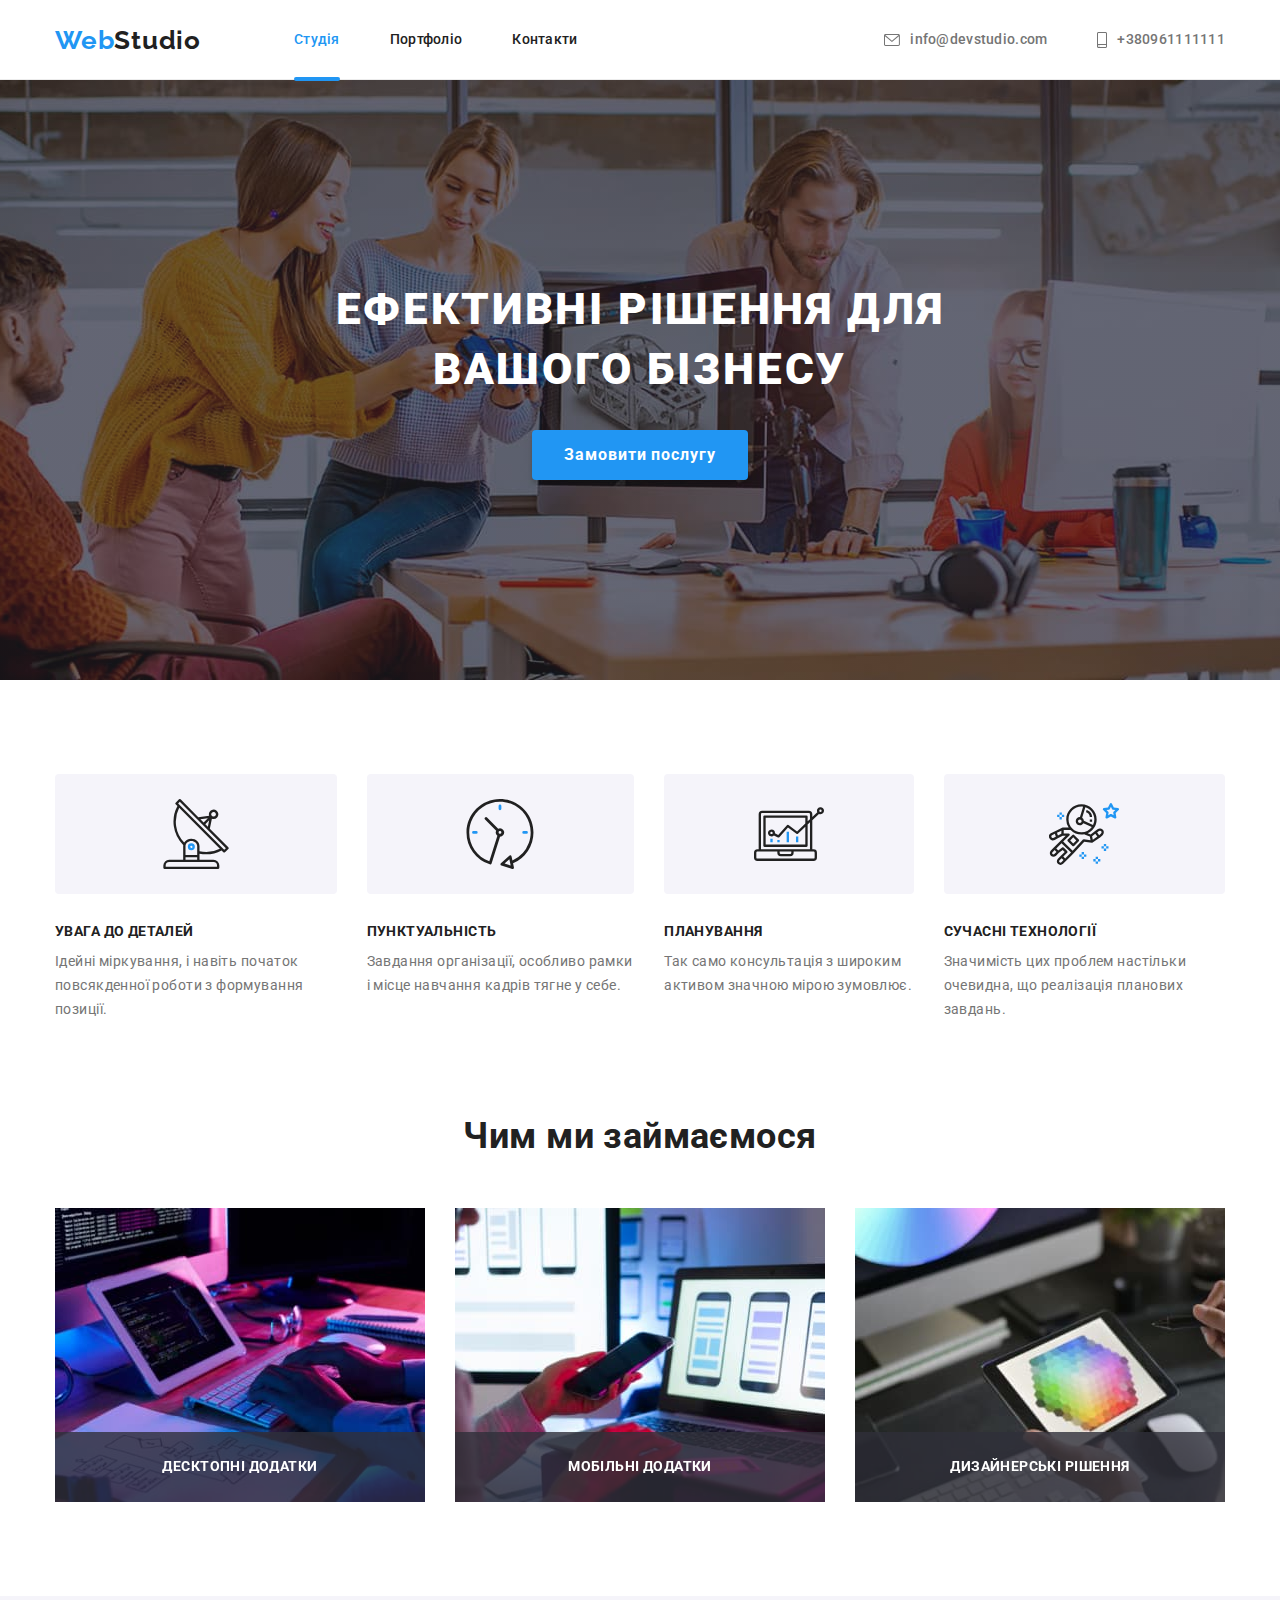
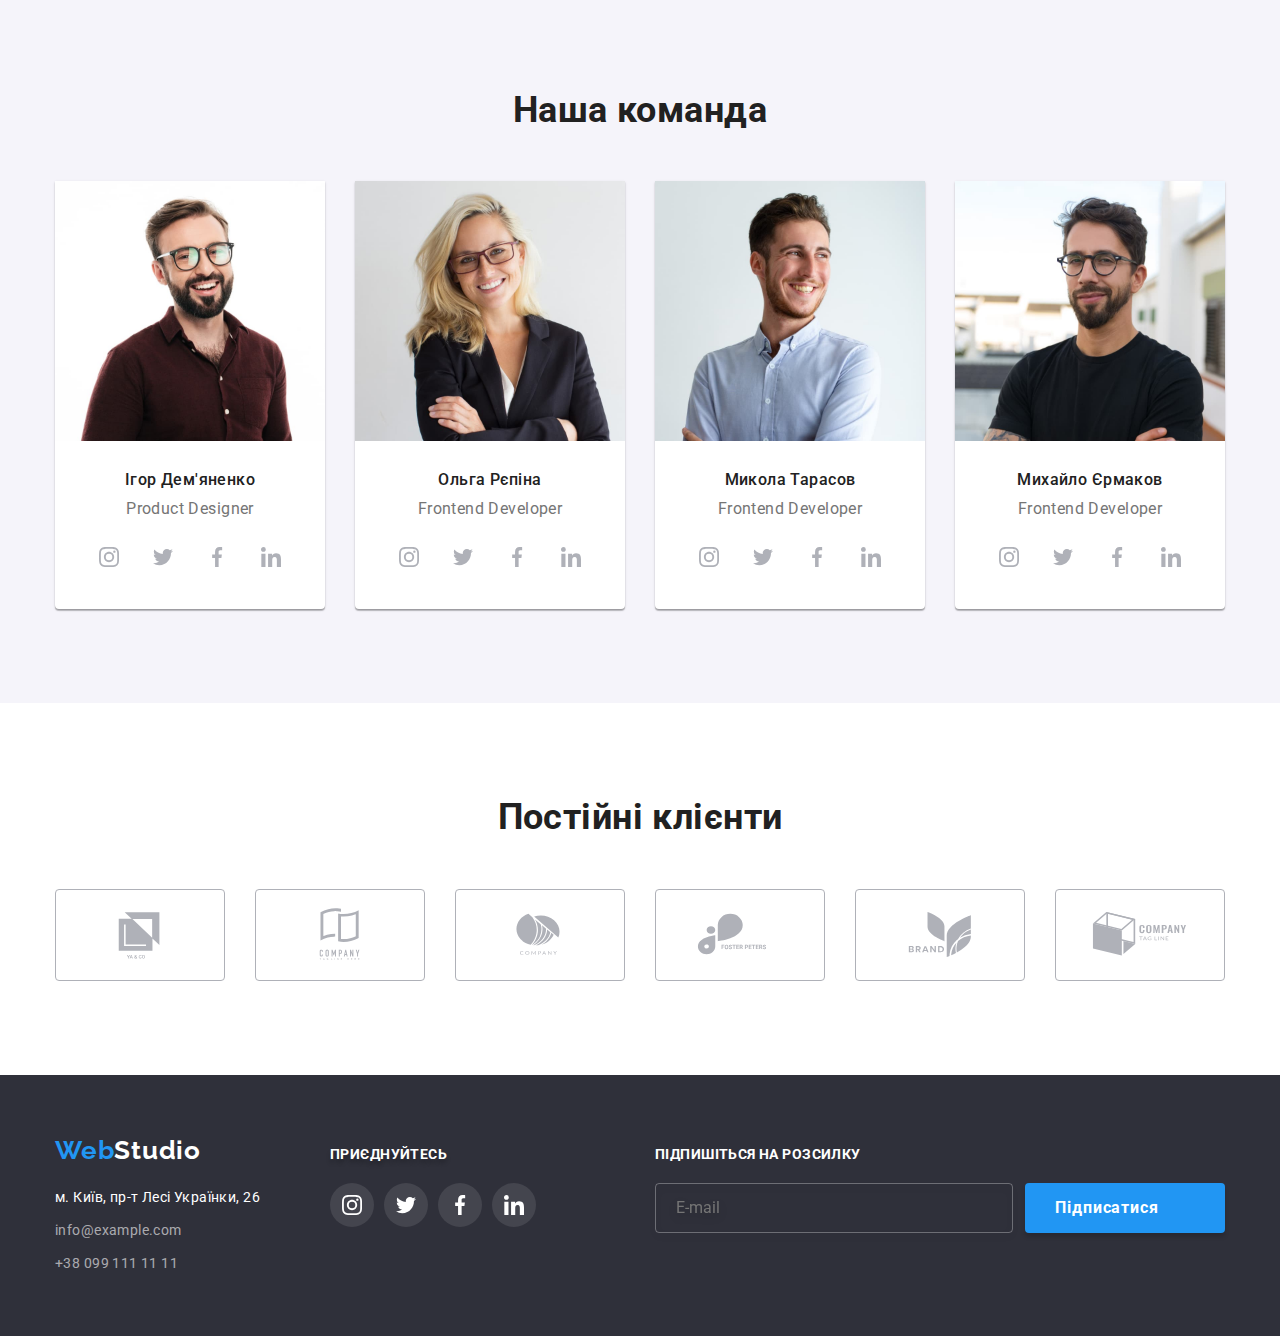
==== commit abecec9c: "123" ====
--- a/index.html
+++ b/index.html
@@ -8,7 +8,7 @@
   <title>WebStudio</title>
   <link rel="stylesheet" href="https://cdn.jsdelivr.net/npm/modern-normalize@1.1.0/modern-normalize.min.css">
   <link rel="stylesheet" href="./css/main.min.css" />
-  <!-- <link rel=" stylesheet" href="./css/styles.css" /> -->
+  <link rel=" stylesheet" href="./css/styles.css" />
   <link rel="preconnect" href="https://fonts.googleapis.com" />
   <link rel="preconnect" href="https://fonts.gstatic.com" crossorigin />
   <link href="https://fonts.googleapis.com/css2?family=Raleway:wght@700&family=Roboto:wght@400;500;700;900&display=swap"
--- a/css/main.min.css
+++ b/css/main.min.css
@@ -1 +1 @@
-.visually-hidden{position:absolute;width:1px;height:1px;margin:-1px;border:0;padding:0;white-space:nowrap;clip-path:inset(100%);clip:rect(0 0 0 0);overflow:hidden;margin:-1px}.benefits__list{display:flex;gap:30px}.benefits__icon{justify-content:center;text-align:center;gap:30px;display:flex}.benefits__name{height:120px;margin-bottom:30px;background-color:#f5f4fa;border-radius:4px;display:flex;align-items:center;justify-content:center}.benefits__title{font-weight:700;font-size:14px;line-height:1.14;text-transform:uppercase;color:var(--main-text-color);margin-bottom:10px}.benefits-pre__title{line-height:1.71;color:var(--secondary-text-color)}.clients__title{font-weight:700;font-size:36px;line-height:1.16;text-align:center;margin-bottom:50px}.clients__list{display:flex;gap:30px}.clients__item{justify-content:center;align-items:center;width:170px;height:92px;gap:30px}.clients__link{display:flex;align-items:center;justify-content:center;width:100%;height:100%;color:var(--socials-icon-color);border:1px solid currentColor;border-radius:4px;transition:color 250ms var(--animation-timing-function)}.clients__icon{fill:currentColor}.clients-link:hover,.clients-link:focus{color:var(--accent-color)}:root{--main-text-color: #212121;--secondary-text-color: #757575;--header-color: #ececec;--accent-color: #2196f3;--background-footer-color: #2f303a;--footer-text-color: rgba(255, 255, 255, 0.6);--logo-text-color: #000000;--main-font: Roboto, sans serif;--backround-color: #ffffff;--logo-color: #2f303a;--img-portfolio-text: #eeeeee;--socials-icon-color: #afb1b8;--animation-timing-function: cubic-bezier(0.4, 0, 0.2, 1);--form-border-color: rgba(33 33, 33, 0.2)}.visually-hidden{position:absolute;width:1px;height:1px;margin:-1px;border:0;padding:0;white-space:nowrap;clip-path:inset(100%);clip:rect(0 0 0 0);overflow:hidden;margin:-1px}/*# sourceMappingURL=main.min.css.map */+body{font-family:Roboto,sans-serif;color:var(--main-text-color);font-size:14px;letter-spacing:.03em}.list{list-style:none;padding-left:0;margin:0}.link{text-decoration:none}.link:hover,.link:focus{color:var(--accent-color)}h1,h2,h3,h4,h5,h6,p{margin:0}ul{margin:0;padding-left:0}.section{padding-top:94px;padding-bottom:94px}img{display:block;max-width:100%;height:auto}.hero-btn{cursor:pointer;border:none;border-radius:4px}:root{--main-text-color: #212121;--secondary-text-color: #757575;--header-color: #ececec;--accent-color: #2196f3;--background-footer-color: #2f303a;--footer-text-color: rgba(255, 255, 255, 0.6);--logo-text-color: #000000;--main-font: Roboto, sans serif;--backround-color: #ffffff;--logo-color: #2f303a;--img-portfolio-text: #eeeeee;--socials-icon-color: #afb1b8;--animation-timing-function: cubic-bezier(0.4, 0, 0.2, 1);--form-border-color: rgba(33 33, 33, 0.2)}.visually-hidden{position:absolute;width:1px;height:1px;margin:-1px;border:0;padding:0;white-space:nowrap;clip-path:inset(100%);clip:rect(0 0 0 0);overflow:hidden;margin:-1px}.visually-hidden{position:absolute;width:1px;height:1px;margin:-1px;border:0;padding:0;white-space:nowrap;clip-path:inset(100%);clip:rect(0 0 0 0);overflow:hidden;margin:-1px}.benefits__list{display:flex;gap:30px}.benefits__icon{justify-content:center;text-align:center;gap:30px;display:flex}.benefits__name{height:120px;margin-bottom:30px;background-color:#f5f4fa;border-radius:4px;display:flex;align-items:center;justify-content:center}.benefits__title{font-weight:700;font-size:14px;line-height:1.14;text-transform:uppercase;color:var(--main-text-color);margin-bottom:10px}.benefits-pre__title{line-height:1.71;color:var(--secondary-text-color)}.clients__title{font-weight:700;font-size:36px;line-height:1.16;text-align:center;margin-bottom:50px}.clients__list{display:flex;gap:30px}.clients__item{justify-content:center;align-items:center;width:170px;height:92px;gap:30px}.clients__link{display:flex;align-items:center;justify-content:center;width:100%;height:100%;color:var(--socials-icon-color);border:1px solid currentColor;border-radius:4px;transition:color 250ms var(--animation-timing-function)}.clients__icon{fill:currentColor}.clients__link:hover,.clients__link:focus{color:var(--accent-color)}.backdrop{position:fixed;top:0;left:0;width:100%;height:100%;opacity:1;transition:opacity 250ms var(--animation-timing-function),visibility 250ms var(--animation-timing-function);background-color:rgba(0,0,0,.2)}.backdrop.is-hidden{visibility:hidden;opacity:0;pointer-events:none}.backdrop.is-hidden .modal{transform:translate(-50%, -50%) scale(0.8)}.modal{position:absolute;top:50%;left:50%;min-width:528px;min-height:581px;padding:40px 40px;visibility:visible;opacity:1;transition:transform 250ms var(--animation-timing-function) opacity 250ms var(--animation-timing-function) visibility 250ms var(--animation-timing-function);transform:translate(-50%, -50%) scale(1);border-radius:4px;background-color:var(--backround-color);box-shadow:0px 1px 3px rgba(0,0,0,.12),0px 1px 1px rgba(0,0,0,.14),0px 2px 1px rgba(0,0,0,.2)}.modal-text{margin-bottom:12px;font-weight:700;font-size:20px;line-height:1.15;text-align:center;color:var(--logo-text-color)}.form-field{position:relative;display:flex;flex-direction:column;margin-bottom:10px;text-align:start;transition:border-color 250ms var(--animation-timing-function)}.icon-input{position:absolute;top:50%;left:15px;fill:var(--logo-text-color);transition:fill 250ms var(--animation-timing-function)}.form-field:focus-within .form-input,.form-field:hover .form-input{border:1px solid var(--accent-color)}.form-field:focus-within .icon-input,.form-field:hover .icon-input{fill:var(--accent-color)}.form-label{margin-bottom:4px}.form-input{padding:11px 12px;padding-left:43px;border:1px solid rgba(33,33,33,.2);border-radius:4px;transition:border 250ms var(--animation-timing-function);outline:rgba(0,0,0,0)}.form-field:focus-within .form-area,.form-field:hover .form-area{border:1px solid var(--accent-color)}.form-textarea::placeholder{color:rgba(117,117,117,.5)}.form-textarea{margin-bottom:20px}.form-area{width:448px;height:120px;padding:12px 16px;resize:none;transition:border 250ms var(--animation-timing-function);outline:rgba(0,0,0,0);border:1px solid rgba(33,33,33,.2);border-radius:4px}.agreement-form{margin-bottom:30px;padding-right:11px;padding-left:37px}.check-input{position:absolute;appearance:none}.checkbox{position:absolute;bottom:124px;left:85px;width:16px;height:15px;border:2px solid var(--logo-text-color);border-radius:1px;background-color:var(--backround-color)}.check-input:checked+.checkbox{border-color:var(--accent-color);background-size:contain;background-origin:border-box;background-color:var(--accent-color);background-image:url("data:image/svg+xml;charset=UTF-8,%3csvg width='16' height='15' viewBox='0 0 16 15' fill='none' xmlns='http://www.w3.org/2000/svg'%3e%3crect width='16' height='15' rx='2' fill='%232196F3'/%3e%3cpath d='M3.95703 7.75166L3.88825 7.68604L3.81923 7.75141L2.93123 8.59258L2.85486 8.66492L2.93097 8.73753L6.42671 12.0724L6.49574 12.1382L6.56476 12.0724L14.069 4.91352L14.1449 4.84116L14.069 4.76881L13.1873 3.92764L13.1183 3.86183L13.0493 3.92761L6.49577 10.1735L3.95703 7.75166Z' fill='white' stroke='white' stroke-width='0.2'/%3e%3c/svg%3e")}.agreement-label{font-size:14px;line-height:1.7;letter-spacing:.03em;display:flex;align-items:center;justify-content:center}.agreement-text{text-decoration:underline;color:var(--accent-color)}.submit-button:hover,.submit-button:focus{background-color:#188ce8;box-shadow:0px 4px 4px rgba(0,0,0,.15)}.modal-button{position:absolute;top:8px;right:8px;border-radius:50%;background-color:var(--backround-color);border:1px solid rgba(0,0,0,.1);width:30px;height:30px;padding:0;cursor:pointer;display:flex;align-items:center;justify-content:center;transition:fill 250ms var(--animation-timing-function)}.jumpin-button{animation:junpin-button .9s both}@keyframes junpin-button{0%{transform:translateY(-45px);animation-timing-function:ease-in;opacity:1}24%{opacity:1}40%{transform:translateY(-24px);animation-timing-function:ease-in}65%{transform:translateY(-12px);animation-timing-function:ease-in}82%{transform:translateY(-6px);animation-timing-function:ease-in}93%{transform:translateY(-4px);animation-timing-function:ease-in}25%,55%,75%,87%{transform:translateY(0px);animation-timing-function:ease-out}100%{transform:translateY(0px);animation-timing-function:ease-out;opacity:1}}.form-button{font-weight:700;font-size:16px;line-height:1.87;display:block;align-items:center;text-align:center;letter-spacing:.06em;color:#fff;padding:10px 52px;margin-top:30px;margin:0 auto;cursor:pointer;background:#188ce8;box-shadow:0px 4px 4px rgba(0,0,0,.15);border-radius:4px;border:none}.close-icon{fill:var(--logo-text-color);transition:fill 250ms var(--animation-timing-function)}.close-icon:hover,.close-icon:focus{fill:var(--accent-color)}.team{padding-top:0}.gallery__item:not(:last-child){margin-right:30px}.gallery__list{display:flex}.gallery__title{font-weight:700;font-size:36px;line-height:1.16;text-align:center;color:var(--main-text-color);margin-bottom:50px}.overlay__box{display:flex;position:relative;align-items:flex-end;opacity:1}.overlay__text{display:flex;position:absolute;align-items:center;justify-content:center;bottom:0;width:370px;height:70px;color:var(--backround-color);font-weight:700;line-height:1.14;text-transform:uppercase;background:rgba(47,48,58,.8)}.header-container{display:flex;align-items:center}.header-page{height:80px;border-bottom:1px solid #ececec}.header-nav{display:flex;align-items:center}.header-nav-list{display:flex;margin-left:auto;gap:50px;margin-left:93px}.header-list{display:flex;margin-left:auto;align-items:center;gap:50px}.header-logo{font-family:"Raleway";font-weight:700;font-size:26px;line-height:1.19;letter-spacing:.03em}.header-logo:hover,.header-logo:focus{color:#188ce8}.first-part{color:#2196f3}.last-part{color:#000}.current a{color:var(--accent-color)}.header-nav-link{font-family:Roboto,sans-serif;font-weight:500;line-height:1.14;letter-spacing:.02em;color:var(--main-text-color);padding-top:32px;padding-bottom:32px;display:block;transition:color 250ms var(--animation-timing-function)}.header-link-mail{font-style:normal;font-weight:500;line-height:1.14;letter-spacing:.02em;display:flex;align-items:center;color:var(--secondary-text-color);transition:color 250ms var(--animation-timing-function)}.header-tel{font-weight:500;line-height:1.14;letter-spacing:.02em;color:var(--secondary-text-color);display:flex;align-items:center;transition:color 250ms var(--animation-timing-function)}.icon-mail{fill:currentColor;margin-right:10px}.icon-phone{fill:currentColor;margin-right:10px}.header-link-mail:hover .icon-mail,.header-link-mail:focus .icon-mail{color:var(--accent-color--)}.header-item{position:relative;display:block;text-decoration:none}.header-item.current::after{position:absolute;bottom:0;left:0;content:"";display:block;width:100%;height:4px;margin-bottom:-1px;border-radius:4px;background-color:var(--accent-color)}.socials-list{display:flex;justify-content:center;gap:10px}.about-list{display:flex;gap:30px}.about-item:not(:last-child){gap:30px}.img-text{padding-top:30px;padding-bottom:30px}.section-team{background-color:#f5f4fa}.about-item{box-shadow:0px 1px 3px rgba(0,0,0,.12),0px 1px 1px rgba(0,0,0,.14),0px 2px 1px rgba(0,0,0,.2);border-radius:0px 0px 4px 4px;background-color:var(--backround-color)}.workers-img{transition:transform 1000ms ease}.about-item{overflow:hidden}.about-item:hover .workers-img{transform:scale(1.2)}.about-item{gap:30px}.about-our-team{font-weight:700;font-size:36px;line-height:1.16;margin-bottom:50px;text-align:center;justify-content:center}.about-title{font-weight:500;font-size:16px;line-height:1.18;color:var(--main-text-color);margin-bottom:10px;text-align:center}.about-pre-title{font-size:16px;line-height:1.18;color:var(--secondary-text-color);text-align:center;margin-bottom:16px}.socials-link{display:flex;align-items:center;justify-content:center;width:44px;height:44px;color:var(--socials-icon-color);border-radius:50%;transition:color 250ms var(--animation-timing-function),background-color 250ms var(--animation-timing-function)}.socials-link:hover,.socials-link:focus{background-color:var(--accent-color);color:#fff}.socials-icon{fill:currentColor}/*# sourceMappingURL=main.min.css.map */--- a/css/styles.css
+++ b/css/styles.css
@@ -906,6 +906,8 @@
   border-radius: 4px;
   cursor: pointer;
 }
+.sign-up-btn {
+}
 
 /* --portfolio-- */
 
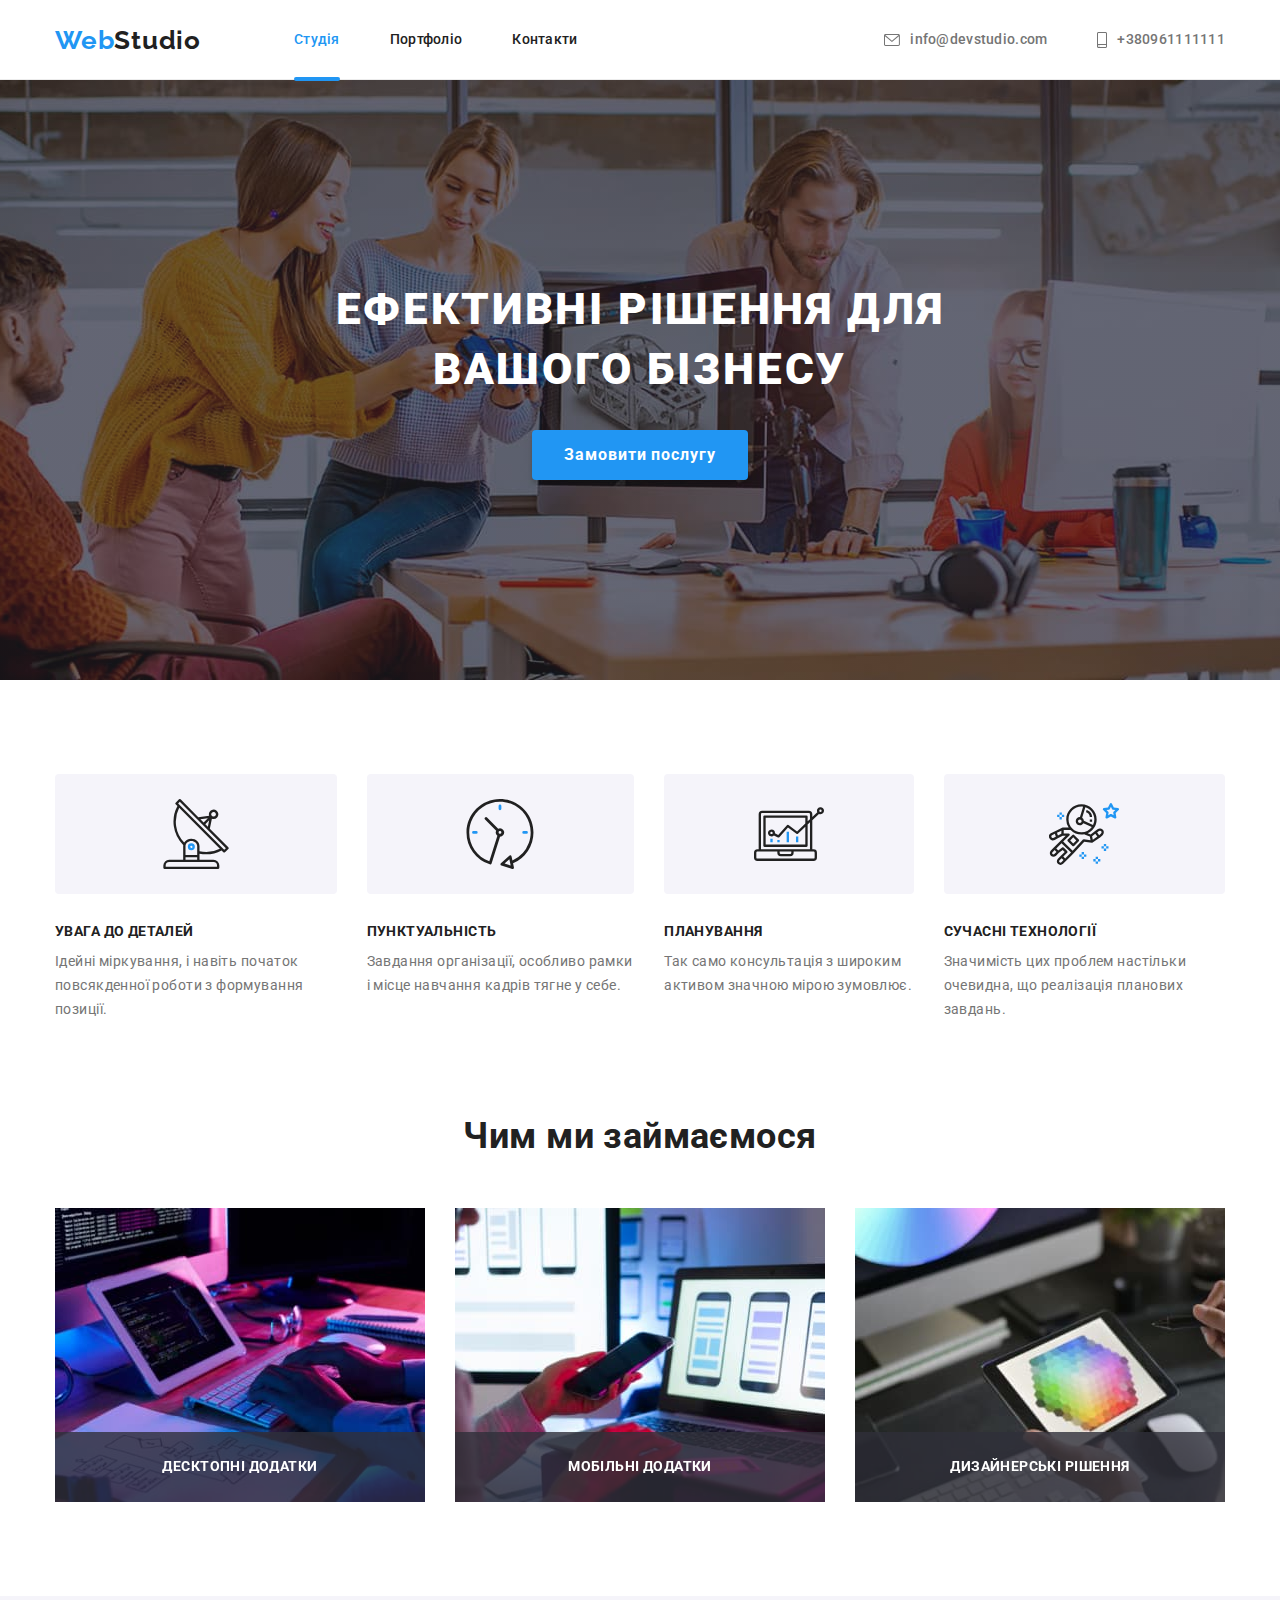
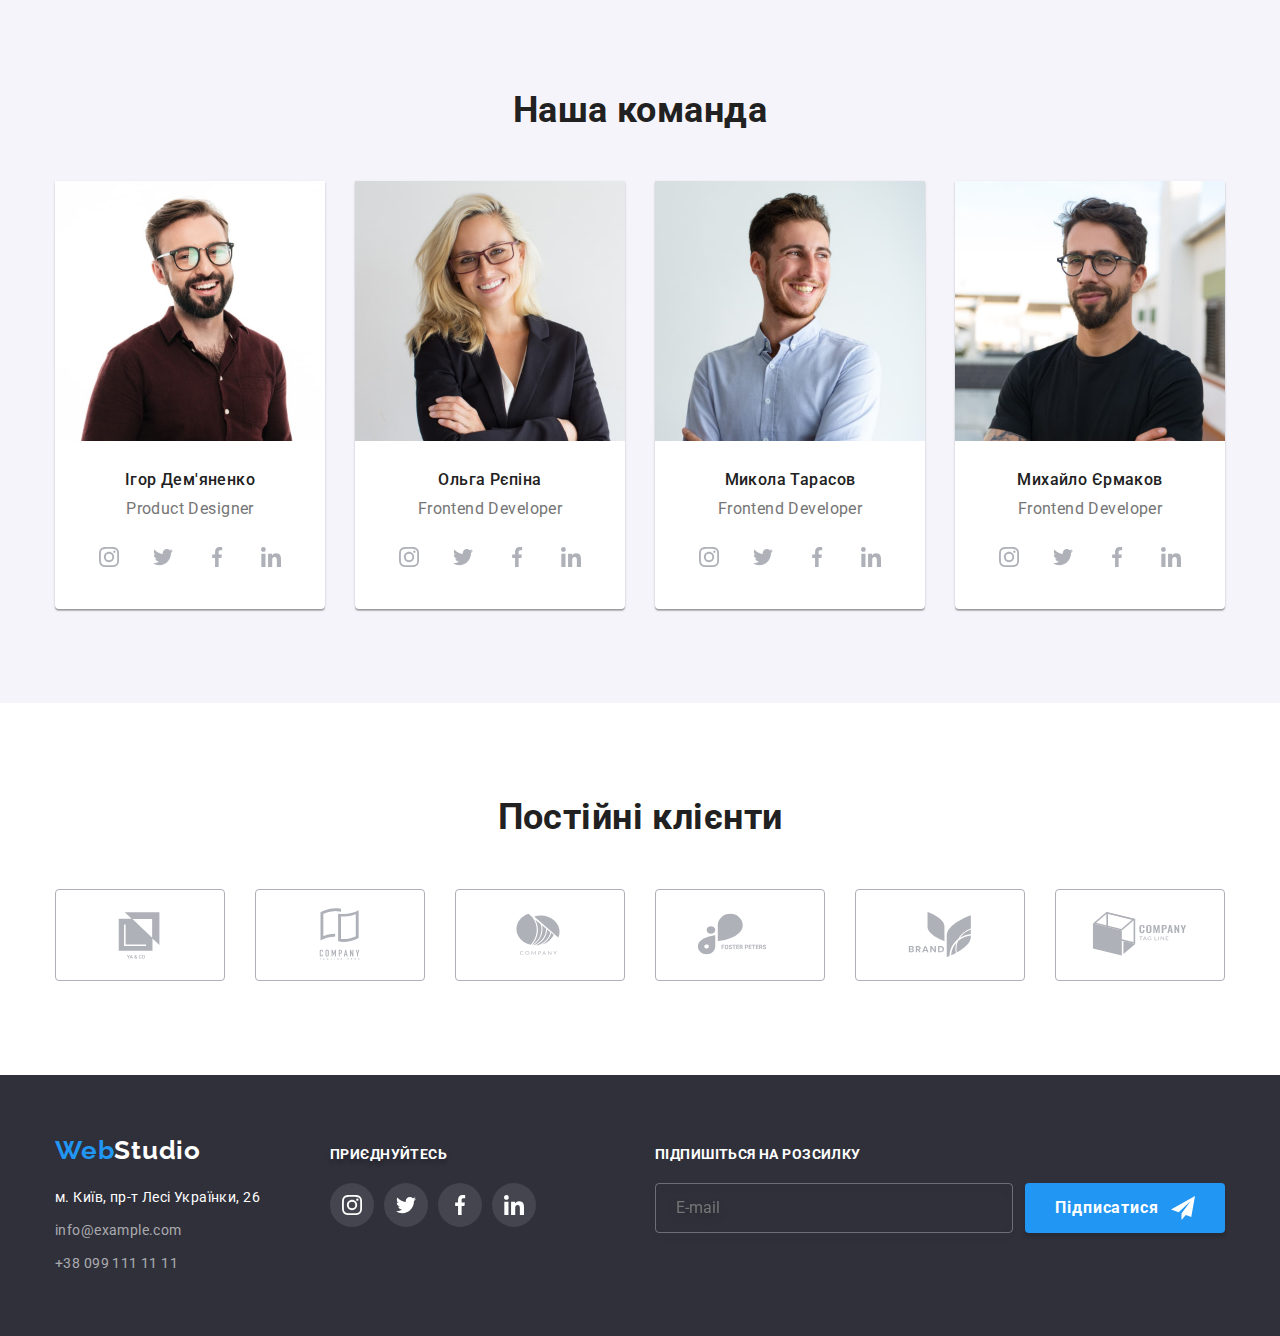
==== commit 0283893a: "123" ====
--- a/index.html
+++ b/index.html
@@ -562,6 +562,7 @@
 
 
 
+  <script src="./js/mobile-menu.js"></script>
   <script src="./js/modal.js"></script>
 </body>
 
--- a/css/main.min.css
+++ b/css/main.min.css
@@ -1 +1 @@
-body{font-family:Roboto,sans-serif;color:var(--main-text-color);font-size:14px;letter-spacing:.03em}.list{list-style:none;padding-left:0;margin:0}.link{text-decoration:none}.link:hover,.link:focus{color:var(--accent-color)}h1,h2,h3,h4,h5,h6,p{margin:0}ul{margin:0;padding-left:0}.section{padding-top:94px;padding-bottom:94px}img{display:block;max-width:100%;height:auto}.hero-btn{cursor:pointer;border:none;border-radius:4px}:root{--main-text-color: #212121;--secondary-text-color: #757575;--header-color: #ececec;--accent-color: #2196f3;--background-footer-color: #2f303a;--footer-text-color: rgba(255, 255, 255, 0.6);--logo-text-color: #000000;--main-font: Roboto, sans serif;--backround-color: #ffffff;--logo-color: #2f303a;--img-portfolio-text: #eeeeee;--socials-icon-color: #afb1b8;--animation-timing-function: cubic-bezier(0.4, 0, 0.2, 1);--form-border-color: rgba(33 33, 33, 0.2)}.visually-hidden{position:absolute;width:1px;height:1px;margin:-1px;border:0;padding:0;white-space:nowrap;clip-path:inset(100%);clip:rect(0 0 0 0);overflow:hidden;margin:-1px}.visually-hidden{position:absolute;width:1px;height:1px;margin:-1px;border:0;padding:0;white-space:nowrap;clip-path:inset(100%);clip:rect(0 0 0 0);overflow:hidden;margin:-1px}.benefits__list{display:flex;gap:30px}.benefits__icon{justify-content:center;text-align:center;gap:30px;display:flex}.benefits__name{height:120px;margin-bottom:30px;background-color:#f5f4fa;border-radius:4px;display:flex;align-items:center;justify-content:center}.benefits__title{font-weight:700;font-size:14px;line-height:1.14;text-transform:uppercase;color:var(--main-text-color);margin-bottom:10px}.benefits-pre__title{line-height:1.71;color:var(--secondary-text-color)}.clients__title{font-weight:700;font-size:36px;line-height:1.16;text-align:center;margin-bottom:50px}.clients__list{display:flex;gap:30px}.clients__item{justify-content:center;align-items:center;width:170px;height:92px;gap:30px}.clients__link{display:flex;align-items:center;justify-content:center;width:100%;height:100%;color:var(--socials-icon-color);border:1px solid currentColor;border-radius:4px;transition:color 250ms var(--animation-timing-function)}.clients__icon{fill:currentColor}.clients__link:hover,.clients__link:focus{color:var(--accent-color)}.backdrop{position:fixed;top:0;left:0;width:100%;height:100%;opacity:1;transition:opacity 250ms var(--animation-timing-function),visibility 250ms var(--animation-timing-function);background-color:rgba(0,0,0,.2)}.backdrop.is-hidden{visibility:hidden;opacity:0;pointer-events:none}.backdrop.is-hidden .modal{transform:translate(-50%, -50%) scale(0.8)}.modal{position:absolute;top:50%;left:50%;min-width:528px;min-height:581px;padding:40px 40px;visibility:visible;opacity:1;transition:transform 250ms var(--animation-timing-function) opacity 250ms var(--animation-timing-function) visibility 250ms var(--animation-timing-function);transform:translate(-50%, -50%) scale(1);border-radius:4px;background-color:var(--backround-color);box-shadow:0px 1px 3px rgba(0,0,0,.12),0px 1px 1px rgba(0,0,0,.14),0px 2px 1px rgba(0,0,0,.2)}.modal-text{margin-bottom:12px;font-weight:700;font-size:20px;line-height:1.15;text-align:center;color:var(--logo-text-color)}.form-field{position:relative;display:flex;flex-direction:column;margin-bottom:10px;text-align:start;transition:border-color 250ms var(--animation-timing-function)}.icon-input{position:absolute;top:50%;left:15px;fill:var(--logo-text-color);transition:fill 250ms var(--animation-timing-function)}.form-field:focus-within .form-input,.form-field:hover .form-input{border:1px solid var(--accent-color)}.form-field:focus-within .icon-input,.form-field:hover .icon-input{fill:var(--accent-color)}.form-label{margin-bottom:4px}.form-input{padding:11px 12px;padding-left:43px;border:1px solid rgba(33,33,33,.2);border-radius:4px;transition:border 250ms var(--animation-timing-function);outline:rgba(0,0,0,0)}.form-field:focus-within .form-area,.form-field:hover .form-area{border:1px solid var(--accent-color)}.form-textarea::placeholder{color:rgba(117,117,117,.5)}.form-textarea{margin-bottom:20px}.form-area{width:448px;height:120px;padding:12px 16px;resize:none;transition:border 250ms var(--animation-timing-function);outline:rgba(0,0,0,0);border:1px solid rgba(33,33,33,.2);border-radius:4px}.agreement-form{margin-bottom:30px;padding-right:11px;padding-left:37px}.check-input{position:absolute;appearance:none}.checkbox{position:absolute;bottom:124px;left:85px;width:16px;height:15px;border:2px solid var(--logo-text-color);border-radius:1px;background-color:var(--backround-color)}.check-input:checked+.checkbox{border-color:var(--accent-color);background-size:contain;background-origin:border-box;background-color:var(--accent-color);background-image:url("data:image/svg+xml;charset=UTF-8,%3csvg width='16' height='15' viewBox='0 0 16 15' fill='none' xmlns='http://www.w3.org/2000/svg'%3e%3crect width='16' height='15' rx='2' fill='%232196F3'/%3e%3cpath d='M3.95703 7.75166L3.88825 7.68604L3.81923 7.75141L2.93123 8.59258L2.85486 8.66492L2.93097 8.73753L6.42671 12.0724L6.49574 12.1382L6.56476 12.0724L14.069 4.91352L14.1449 4.84116L14.069 4.76881L13.1873 3.92764L13.1183 3.86183L13.0493 3.92761L6.49577 10.1735L3.95703 7.75166Z' fill='white' stroke='white' stroke-width='0.2'/%3e%3c/svg%3e")}.agreement-label{font-size:14px;line-height:1.7;letter-spacing:.03em;display:flex;align-items:center;justify-content:center}.agreement-text{text-decoration:underline;color:var(--accent-color)}.submit-button:hover,.submit-button:focus{background-color:#188ce8;box-shadow:0px 4px 4px rgba(0,0,0,.15)}.modal-button{position:absolute;top:8px;right:8px;border-radius:50%;background-color:var(--backround-color);border:1px solid rgba(0,0,0,.1);width:30px;height:30px;padding:0;cursor:pointer;display:flex;align-items:center;justify-content:center;transition:fill 250ms var(--animation-timing-function)}.jumpin-button{animation:junpin-button .9s both}@keyframes junpin-button{0%{transform:translateY(-45px);animation-timing-function:ease-in;opacity:1}24%{opacity:1}40%{transform:translateY(-24px);animation-timing-function:ease-in}65%{transform:translateY(-12px);animation-timing-function:ease-in}82%{transform:translateY(-6px);animation-timing-function:ease-in}93%{transform:translateY(-4px);animation-timing-function:ease-in}25%,55%,75%,87%{transform:translateY(0px);animation-timing-function:ease-out}100%{transform:translateY(0px);animation-timing-function:ease-out;opacity:1}}.form-button{font-weight:700;font-size:16px;line-height:1.87;display:block;align-items:center;text-align:center;letter-spacing:.06em;color:#fff;padding:10px 52px;margin-top:30px;margin:0 auto;cursor:pointer;background:#188ce8;box-shadow:0px 4px 4px rgba(0,0,0,.15);border-radius:4px;border:none}.close-icon{fill:var(--logo-text-color);transition:fill 250ms var(--animation-timing-function)}.close-icon:hover,.close-icon:focus{fill:var(--accent-color)}.team{padding-top:0}.gallery__item:not(:last-child){margin-right:30px}.gallery__list{display:flex}.gallery__title{font-weight:700;font-size:36px;line-height:1.16;text-align:center;color:var(--main-text-color);margin-bottom:50px}.overlay__box{display:flex;position:relative;align-items:flex-end;opacity:1}.overlay__text{display:flex;position:absolute;align-items:center;justify-content:center;bottom:0;width:370px;height:70px;color:var(--backround-color);font-weight:700;line-height:1.14;text-transform:uppercase;background:rgba(47,48,58,.8)}.header-container{display:flex;align-items:center}.header-page{height:80px;border-bottom:1px solid #ececec}.header-nav{display:flex;align-items:center}.header-nav-list{display:flex;margin-left:auto;gap:50px;margin-left:93px}.header-list{display:flex;margin-left:auto;align-items:center;gap:50px}.header-logo{font-family:"Raleway";font-weight:700;font-size:26px;line-height:1.19;letter-spacing:.03em}.header-logo:hover,.header-logo:focus{color:#188ce8}.first-part{color:#2196f3}.last-part{color:#000}.current a{color:var(--accent-color)}.header-nav-link{font-family:Roboto,sans-serif;font-weight:500;line-height:1.14;letter-spacing:.02em;color:var(--main-text-color);padding-top:32px;padding-bottom:32px;display:block;transition:color 250ms var(--animation-timing-function)}.header-link-mail{font-style:normal;font-weight:500;line-height:1.14;letter-spacing:.02em;display:flex;align-items:center;color:var(--secondary-text-color);transition:color 250ms var(--animation-timing-function)}.header-tel{font-weight:500;line-height:1.14;letter-spacing:.02em;color:var(--secondary-text-color);display:flex;align-items:center;transition:color 250ms var(--animation-timing-function)}.icon-mail{fill:currentColor;margin-right:10px}.icon-phone{fill:currentColor;margin-right:10px}.header-link-mail:hover .icon-mail,.header-link-mail:focus .icon-mail{color:var(--accent-color--)}.header-item{position:relative;display:block;text-decoration:none}.header-item.current::after{position:absolute;bottom:0;left:0;content:"";display:block;width:100%;height:4px;margin-bottom:-1px;border-radius:4px;background-color:var(--accent-color)}.socials-list{display:flex;justify-content:center;gap:10px}.about-list{display:flex;gap:30px}.about-item:not(:last-child){gap:30px}.img-text{padding-top:30px;padding-bottom:30px}.section-team{background-color:#f5f4fa}.about-item{box-shadow:0px 1px 3px rgba(0,0,0,.12),0px 1px 1px rgba(0,0,0,.14),0px 2px 1px rgba(0,0,0,.2);border-radius:0px 0px 4px 4px;background-color:var(--backround-color)}.workers-img{transition:transform 1000ms ease}.about-item{overflow:hidden}.about-item:hover .workers-img{transform:scale(1.2)}.about-item{gap:30px}.about-our-team{font-weight:700;font-size:36px;line-height:1.16;margin-bottom:50px;text-align:center;justify-content:center}.about-title{font-weight:500;font-size:16px;line-height:1.18;color:var(--main-text-color);margin-bottom:10px;text-align:center}.about-pre-title{font-size:16px;line-height:1.18;color:var(--secondary-text-color);text-align:center;margin-bottom:16px}.socials-link{display:flex;align-items:center;justify-content:center;width:44px;height:44px;color:var(--socials-icon-color);border-radius:50%;transition:color 250ms var(--animation-timing-function),background-color 250ms var(--animation-timing-function)}.socials-link:hover,.socials-link:focus{background-color:var(--accent-color);color:#fff}.socials-icon{fill:currentColor}/*# sourceMappingURL=main.min.css.map */+body{font-family:Roboto,sans-serif;color:var(--main-text-color);font-size:14px;letter-spacing:.03em}body.modal-open{overflow:hidden}.list{list-style:none;padding-left:0;margin:0}.link{text-decoration:none}.link:hover,.link:focus{color:var(--accent-color)}h1,h2,h3,h4,h5,h6,p{margin:0}ul{margin:0;padding-left:0}.section{padding-top:94px;padding-bottom:94px}img{display:block;max-width:100%;height:auto}.hero-btn{cursor:pointer;border:none;border-radius:4px}:root{--main-text-color: #212121;--secondary-text-color: #757575;--header-color: #ececec;--accent-color: #2196f3;--background-footer-color: #2f303a;--footer-text-color: rgba(255, 255, 255, 0.6);--logo-text-color: #000000;--main-font: Roboto, sans serif;--backround-color: #ffffff;--logo-color: #2f303a;--img-portfolio-text: #eeeeee;--socials-icon-color: #afb1b8;--animation-timing-function: cubic-bezier(0.4, 0, 0.2, 1);--form-border-color: rgba(33 33, 33, 0.2)}.visually-hidden{position:absolute;width:1px;height:1px;margin:-1px;border:0;padding:0;white-space:nowrap;clip-path:inset(100%);clip:rect(0 0 0 0);overflow:hidden;margin:-1px}.visually-hidden{position:absolute;width:1px;height:1px;margin:-1px;border:0;padding:0;white-space:nowrap;clip-path:inset(100%);clip:rect(0 0 0 0);overflow:hidden;margin:-1px}.benefits__list{display:flex;gap:30px}.benefits__icon{justify-content:center;text-align:center;gap:30px;display:flex}.benefits__name{height:120px;margin-bottom:30px;background-color:#f5f4fa;border-radius:4px;display:flex;align-items:center;justify-content:center}.benefits__title{font-weight:700;font-size:14px;line-height:1.14;text-transform:uppercase;color:var(--main-text-color);margin-bottom:10px}.benefits-pre__title{line-height:1.71;color:var(--secondary-text-color)}.clients__title{font-weight:700;font-size:36px;line-height:1.16;text-align:center;margin-bottom:50px}.clients__list{display:flex;gap:30px}.clients__item{justify-content:center;align-items:center;width:170px;height:92px;gap:30px}.clients__link{display:flex;align-items:center;justify-content:center;width:100%;height:100%;color:var(--socials-icon-color);border:1px solid currentColor;border-radius:4px;transition:color 250ms var(--animation-timing-function)}.clients__link:hover,.clients__link:focus{color:var(--accent-color)}.clients__icon{fill:currentColor}.backdrop{position:fixed;top:0;left:0;width:100%;height:100%;opacity:1;transition:opacity 250ms var(--animation-timing-function),visibility 250ms var(--animation-timing-function);background-color:rgba(0,0,0,.2)}.backdrop.is-hidden{visibility:hidden;opacity:0;pointer-events:none}.backdrop.is-hidden .modal{transform:translate(-50%, -50%) scale(0.8)}.modal{position:absolute;top:50%;left:50%;min-width:528px;min-height:581px;padding:40px 40px;visibility:visible;opacity:1;transition:transform 250ms var(--animation-timing-function) opacity 250ms var(--animation-timing-function) visibility 250ms var(--animation-timing-function);transform:translate(-50%, -50%) scale(1);border-radius:4px;background-color:var(--backround-color);box-shadow:0px 1px 3px rgba(0,0,0,.12),0px 1px 1px rgba(0,0,0,.14),0px 2px 1px rgba(0,0,0,.2)}.modal-text{margin-bottom:12px;font-weight:700;font-size:20px;line-height:1.15;text-align:center;color:var(--logo-text-color)}.form-field{position:relative;display:flex;flex-direction:column;margin-bottom:10px;text-align:start;transition:border-color 250ms var(--animation-timing-function)}.icon-input{position:absolute;top:50%;left:15px;fill:var(--logo-text-color);transition:fill 250ms var(--animation-timing-function)}.form-field:focus-within .form-input,.form-field:hover .form-input{border:1px solid var(--accent-color)}.form-field:focus-within .icon-input,.form-field:hover .icon-input{fill:var(--accent-color)}.form-label{margin-bottom:4px;color:var(--secondary-text-color);display:flex}.form-input{padding:11px 12px;padding-left:43px;border:1px solid rgba(33,33,33,.2);border-radius:4px;transition:border 250ms var(--animation-timing-function);outline:rgba(0,0,0,0)}.form-field:focus-within .form-area,.form-field:hover .form-area{border:1px solid var(--accent-color)}.form-textarea::placeholder{color:rgba(117,117,117,.5)}.form-textarea{margin-bottom:20px}.form-area{width:448px;height:120px;padding:12px 16px;resize:none;transition:border 250ms var(--animation-timing-function);outline:rgba(0,0,0,0);border:1px solid rgba(33,33,33,.2);border-radius:4px}.agreement-form{margin-bottom:30px;padding-right:11px;padding-left:70px}.check-input{position:absolute;appearance:none}.checkbox{position:absolute;bottom:124px;left:85px;width:16px;height:15px;border:2px solid var(--logo-text-color);border-radius:1px;background-color:var(--backround-color)}.check-input:checked+.checkbox{border-color:var(--accent-color);background-size:contain;background-origin:border-box;background-color:var(--accent-color);background-image:url("data:image/svg+xml;charset=UTF-8,%3csvg width='16' height='15' viewBox='0 0 16 15' fill='none' xmlns='http://www.w3.org/2000/svg'%3e%3crect width='16' height='15' rx='2' fill='%232196F3'/%3e%3cpath d='M3.95703 7.75166L3.88825 7.68604L3.81923 7.75141L2.93123 8.59258L2.85486 8.66492L2.93097 8.73753L6.42671 12.0724L6.49574 12.1382L6.56476 12.0724L14.069 4.91352L14.1449 4.84116L14.069 4.76881L13.1873 3.92764L13.1183 3.86183L13.0493 3.92761L6.49577 10.1735L3.95703 7.75166Z' fill='white' stroke='white' stroke-width='0.2'/%3e%3c/svg%3e")}.agreement-label{font-size:14px;line-height:1.7;letter-spacing:.03em;display:flex;align-items:center;justify-content:center}.agreement-text{text-decoration:underline;color:var(--accent-color)}.submit-button:hover,.submit-button:focus{background-color:#188ce8;box-shadow:0px 4px 4px rgba(0,0,0,.15)}.modal-button{position:absolute;top:8px;right:8px;border-radius:50%;background-color:var(--backround-color);border:1px solid rgba(0,0,0,.1);width:30px;height:30px;padding:0;cursor:pointer;display:flex;align-items:center;justify-content:center;transition:fill 250ms var(--animation-timing-function)}.jumpin-button{animation:junpin-button .9s both}@keyframes junpin-button{0%{transform:translateY(-45px);animation-timing-function:ease-in;opacity:1}24%{opacity:1}40%{transform:translateY(-24px);animation-timing-function:ease-in}65%{transform:translateY(-12px);animation-timing-function:ease-in}82%{transform:translateY(-6px);animation-timing-function:ease-in}93%{transform:translateY(-4px);animation-timing-function:ease-in}25%,55%,75%,87%{transform:translateY(0px);animation-timing-function:ease-out}100%{transform:translateY(0px);animation-timing-function:ease-out;opacity:1}}.form-button{font-weight:700;font-size:16px;line-height:1.87;display:block;align-items:center;text-align:center;letter-spacing:.06em;color:#fff;padding:10px 52px;margin-top:30px;margin:0 auto;cursor:pointer;background:#188ce8;box-shadow:0px 4px 4px rgba(0,0,0,.15);border-radius:4px;border:none}.close-icon{fill:var(--logo-text-color);transition:fill 250ms var(--animation-timing-function)}.close-icon:hover,.close-icon:focus{fill:var(--accent-color)}.team{padding-top:0}.gallery__item:not(:last-child){margin-right:30px}.gallery__list{display:flex}.gallery__title{font-weight:700;font-size:36px;line-height:1.16;text-align:center;color:var(--main-text-color);margin-bottom:50px}.overlay__box{display:flex;position:relative;align-items:flex-end;opacity:1}.overlay__text{display:flex;position:absolute;align-items:center;justify-content:center;bottom:0;width:370px;height:70px;color:var(--backround-color);font-weight:700;line-height:1.14;text-transform:uppercase;background:rgba(47,48,58,.8)}.header-container{display:flex;align-items:center}.header-page{height:80px;border-bottom:1px solid #ececec}.header-nav{display:flex;align-items:center}.header-nav-list{display:flex;margin-left:auto;gap:50px;margin-left:93px}.header-list{display:flex;margin-left:auto;align-items:center;gap:50px}.header-logo{font-family:"Raleway";font-weight:700;font-size:26px;line-height:1.19;letter-spacing:.03em}.header-logo:hover,.header-logo:focus{color:#188ce8}.first-part{color:#2196f3}.last-part{color:#000}.current a{color:var(--accent-color)}.header-nav-link{font-family:Roboto,sans-serif;font-weight:500;line-height:1.14;letter-spacing:.02em;color:var(--main-text-color);padding-top:32px;padding-bottom:32px;display:block;transition:color 250ms var(--animation-timing-function)}.header-link-mail{font-style:normal;font-weight:500;line-height:1.14;letter-spacing:.02em;display:flex;align-items:center;color:var(--secondary-text-color);transition:color 250ms var(--animation-timing-function)}.header-tel{font-weight:500;line-height:1.14;letter-spacing:.02em;color:var(--secondary-text-color);display:flex;align-items:center;transition:color 250ms var(--animation-timing-function)}.icon-mail{fill:currentColor;margin-right:10px}.icon-phone{fill:currentColor;margin-right:10px}.header-link-mail:hover .icon-mail,.header-link-mail:focus .icon-mail{color:var(--accent-color--)}.header-item{position:relative;display:block;text-decoration:none}.header-item.current::after{position:absolute;bottom:0;left:0;content:"";display:block;width:100%;height:4px;margin-bottom:-1px;border-radius:4px;background-color:var(--accent-color)}.socials-list{display:flex;justify-content:center;gap:10px}.about-list{display:flex;gap:30px}.about-item:not(:last-child){gap:30px}.img-text{padding-top:30px;padding-bottom:30px}.section-team{background-color:#f5f4fa}.about-item{box-shadow:0px 1px 3px rgba(0,0,0,.12),0px 1px 1px rgba(0,0,0,.14),0px 2px 1px rgba(0,0,0,.2);border-radius:0px 0px 4px 4px;background-color:var(--backround-color)}.workers-img{transition:transform 1000ms ease}.about-item{overflow:hidden}.about-item:hover .workers-img{transform:scale(1.2)}.about-item{gap:30px}.about-our-team{font-weight:700;font-size:36px;line-height:1.16;margin-bottom:50px;text-align:center;justify-content:center}.about-title{font-weight:500;font-size:16px;line-height:1.18;color:var(--main-text-color);margin-bottom:10px;text-align:center}.about-pre-title{font-size:16px;line-height:1.18;color:var(--secondary-text-color);text-align:center;margin-bottom:16px}.socials-link{display:flex;align-items:center;justify-content:center;width:44px;height:44px;color:var(--socials-icon-color);border-radius:50%;transition:color 250ms var(--animation-timing-function),background-color 250ms var(--animation-timing-function)}.socials-link:hover,.socials-link:focus{background-color:var(--accent-color);color:#fff}.socials-icon{fill:currentColor}.container{width:1200px;padding:0 15px;margin:0 auto}@media screen and (min-width: 480px){.container{width:480px}}@media screen and (min-width: 768px){.container{width:768px}}@media screen and (min-width: 1200px){.container{width:1200px}}/*# sourceMappingURL=main.min.css.map */--- a/css/styles.css
+++ b/css/styles.css
@@ -254,6 +254,7 @@
 }
 
 /* --modal--window */
+
 .backdrop {
   position: fixed;
   top: 0;
@@ -332,6 +333,8 @@
 
 .form-label {
   margin-bottom: 4px;
+  color: var(--secondary-text-color);
+  display: flex;
 }
 
 .form-input {
@@ -357,7 +360,7 @@
 }
 
 .form-area {
-  width: 448px;
+  width: 470px;
   height: 120px;
   padding: 12px 16px;
   resize: none;
@@ -371,7 +374,7 @@
 .agreement-form {
   margin-bottom: 30px;
   padding-right: 11px;
-  padding-left: 37px;
+  padding-left: 70px;
 }
 
 .check-input {
@@ -906,8 +909,6 @@
   border-radius: 4px;
   cursor: pointer;
 }
-.sign-up-btn {
-}
 
 /* --portfolio-- */
 
